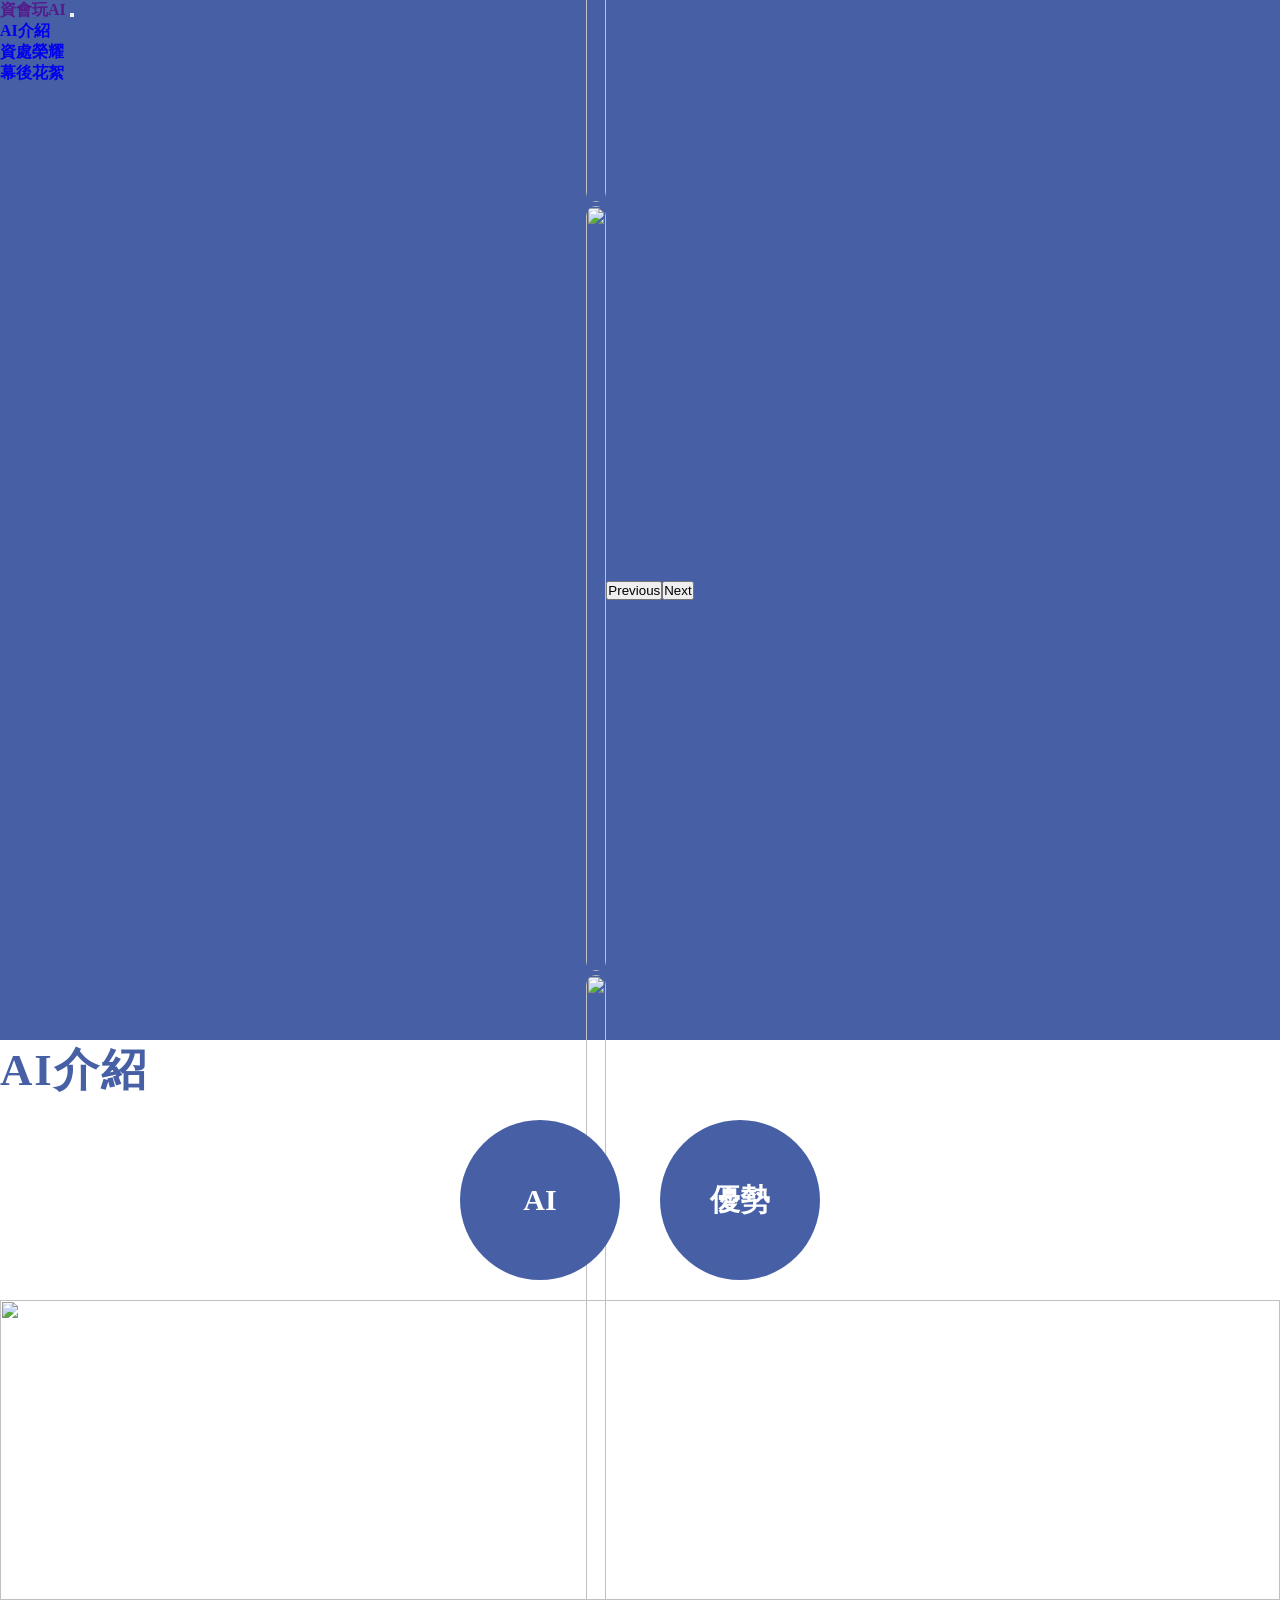
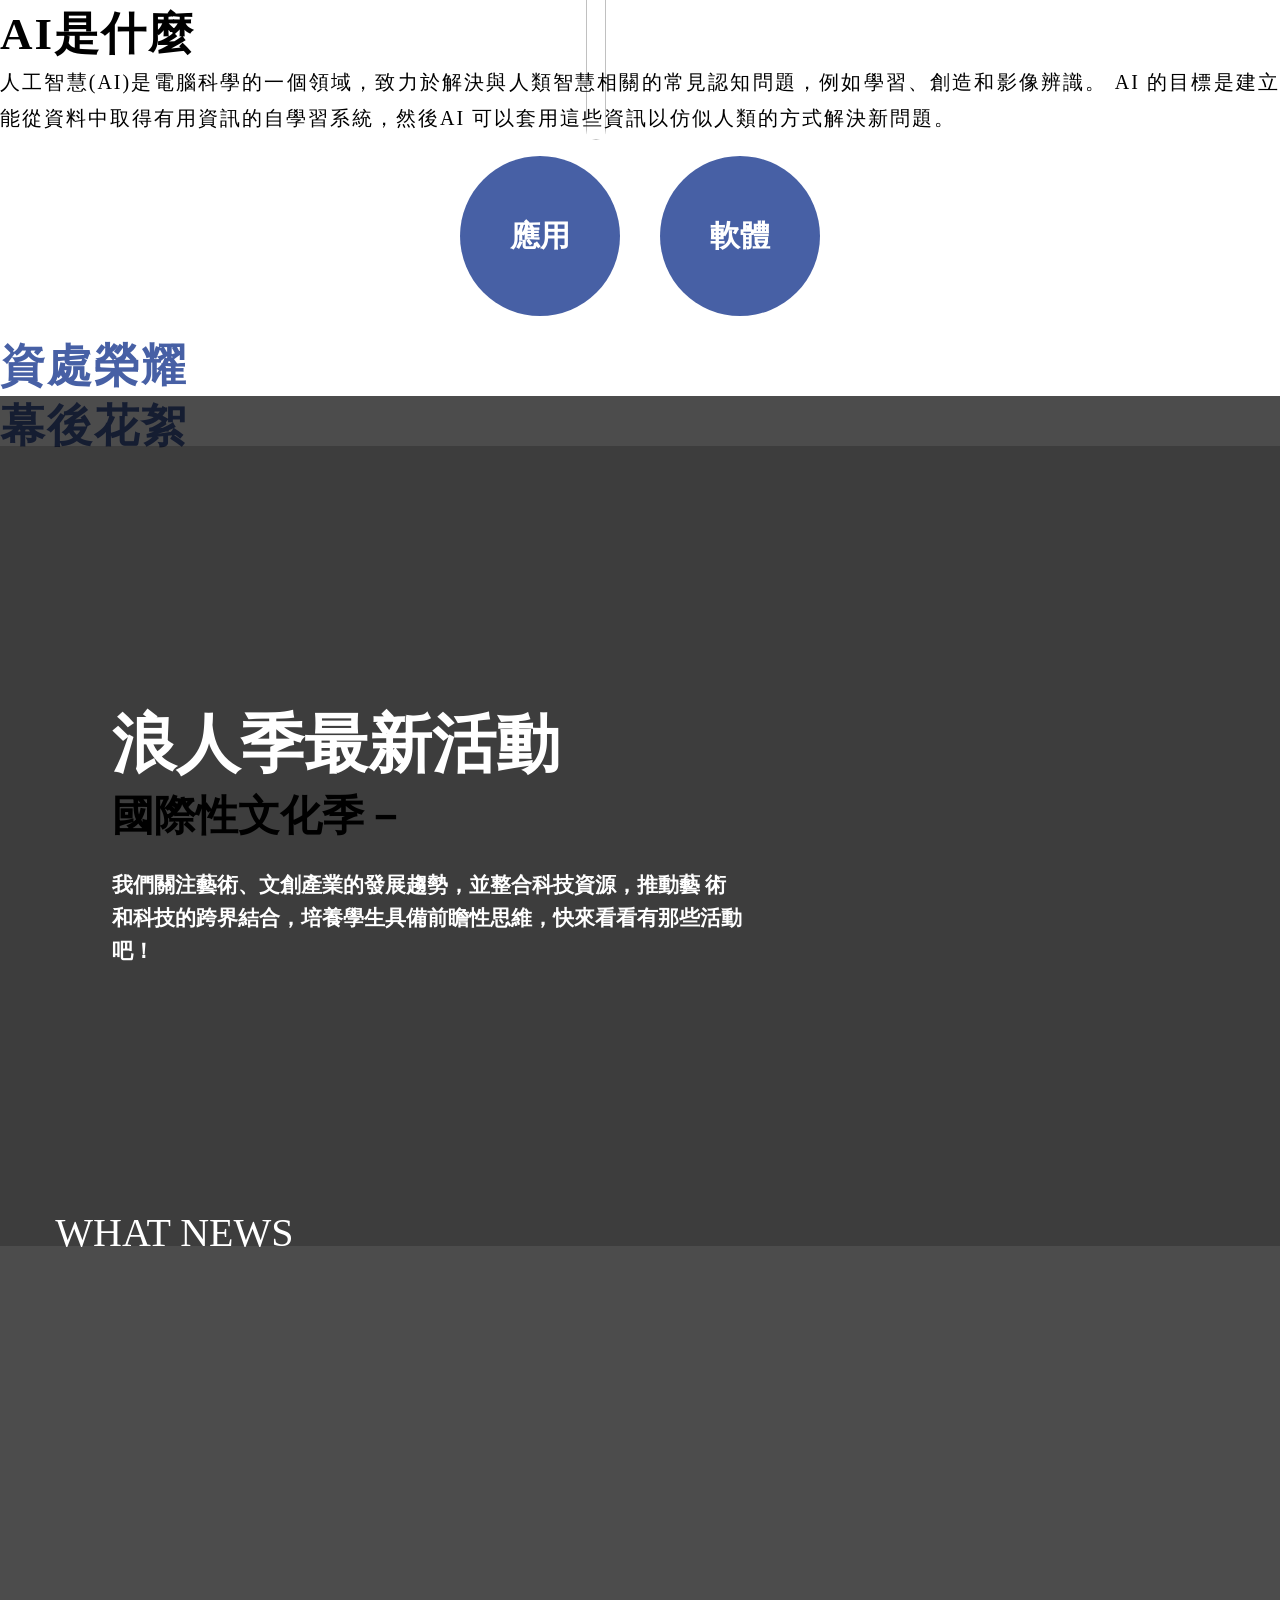
==== index.html @ 74243461 "Add files via upload" ====
<!DOCTYPE html>
<html lang="en">

<head>
    <meta charset="UTF-8">
    <meta http-equiv="X-UA-Compatible" content="IE=edge">
    <meta name="viewport" content="width=device-width, initial-scale=1.0">
    <title>資會玩AI</title>
    <!-- bootstrap -->
    <link rel="stylesheet" href="./css/bootstrap.min.css">
    <script src="./js/bootstrap.bundle.min.js"></script>
    <!-- jquery -->
    <script src="https://code.jquery.com/jquery-3.7.1.js"></script>
    <!-- swiper -->
    <link rel="stylesheet" href="./css/swiper-bundle.min.css">
    <script src="./js/swiper-bundle.min.js"></script>
    <!-- gsap -->
    <script src="./js/gsap.js"></script>
    <script src="./js/ScrollToPlugin.js"></script>
    <script src="./js/ScrollTrigger.js"></script>
    <!--aframe  -->
    <script src="./js/aframe-v1.4.2.min.js"></script>
    <!-- owl -->
    <!-- <link rel="stylesheet" href="/node_modules/owl.carousel/dist/assets/owl.carousel.min.css" /> -->
    <!-- <link rel="stylesheet" href="/bower_components/owl.carousel/dist/assets/owl.carousel.min.css" /> -->
    <!-- <script src="/node_modules/owl.carousel/dist/owl.carousel.min.js"></script> -->
    <!--  -->
    <link rel="stylesheet" href="./index.css">
    <link rel="stylesheet" href="./css/media.css">
    <script src="./js/data.js"></script>
</head>

<body>
    <nav class="navbar navbar-expand-lg py-3 fixed-top navbar-dark">
        <div class="container-fluid col-lg-10 col-12">
            <a href="" class="navbar-brand fw">資會玩AI</a>
            <button class="navbar-toggler" type="button" data-bs-toggle="collapse" data-bs-target="#nav">
                <span class="navbar-toggler-icon"></span>
            </button>
            <div class="collapse navbar-collapse" id="nav">
                <ul class="navbar-nav mx-auto">
                    <li class="nav-item">
                        <a href="#body1" class="nav-link fw">AI介紹</a>
                    </li>
                    <li class="nav-item">
                        <a href="#body2" class="nav-link fw">資處榮耀</a>
                    </li>
                    <li class="nav-item">
                        <a href="#body3" class="nav-link fw">幕後花絮</a>
                    </li>
                    <li class="nav-item">
                        <a href="" class="nav-link fw"></a>
                    </li>
                    <li class="nav-item">
                        <a href="" class="nav-link fw"></a>
                    </li>
                </ul>
            </div>
        </div>
    </nav>
    <header>
        <div class="carousel slide abc carousel-dark" id="header-box" data-bs-pause="false" data-bs-ride="carousel">
            <div class="carousel-inner">
                <div class="carousel-item active">
                    <img src="./images/head/head-img.jpg" alt="" class="head-img">
                    <!-- <div class="container-fluid col-lg-9 col-12">
                        <div class="row min-vh-100">
                            <div class="col-lg-6 col-12 df jcc aic fdc order-lg-0 order-1">
                                <h1 class="head-title fw lep text-dark text-center">
                                    一年一度的<br>
                                    資處科成果展<br>
                                    正式開幕
                                </h1>
                            </div>
                            <div class="col-lg-6 col-12 df jcc aic fdc">
                                <img src="./images/head/head-img.jpg" alt="" class="head-img">
                            </div>
                        </div>
                    </div> -->
                </div>
                <div class="carousel-item">
                    <img src="./images/head/head-img2.jpg" alt="" class="head-img">
                    <!-- <div class="container-fluid col-lg-9 col-12">
                        <div class="row min-vh-100">
                            <div class="col-lg-6 col-12 df jcc aic fdc order-lg-0 order-1">
                                <h1 class="head-title fw lep taj">
                                資會玩AI
                                </h1>
                            </div>
                            <div class="col-lg-6 col-12 df jcc aic fdc"></div>
                        </div>
                    </div> -->
                </div>
                <div class="carousel-item">
                    <img src="./images/head/head-img3.jpg" alt="" class="head-img">
                    <!-- <div class="container-fluid col-lg-9 col-12">
                        <div class="row min-vh-100">
                            <div class="col-lg-6 col-12 df jcc aic fdc order-lg-0 order-1">
                                <h1 class="head-title fw lep text-dark">
                                    等你的到來
                                </h1>
                            </div>
                            <div class="col-lg-6 col-12 df jcc aic fdc"></div>
                            </div>
                        </div>
                    </div> -->
                </div>
            </div>
            <button class="carousel-control-prev head-prev" type="button" data-bs-target="#header-box"
                data-bs-slide="prev">
                <span class="carousel-control-prev-icon" aria-hidden="true"></span>
                <span class="visually-hidden">Previous</span>
            </button>
            <button class="carousel-control-next head-next" type="button" data-bs-target="#header-box"
                data-bs-slide="next">
                <span class="carousel-control-next-icon" aria-hidden="true"></span>
                <span class="visually-hidden">Next</span>
            </button>
        </div>
        <!-- <div class="carousel slide abc carousel-dark" id="header-box" data-bs-pause="false" data-bs-ride="carousel">
            <div class="carousel-inner">
                <div class="carousel-item active">
                    <div class="container-fluid col-lg-9 col-12">
                        <div class="row min-vh-100">
                            <div class="col-lg-6 col-12 df jcc aic fdc order-lg-0 order-1">
                                <h1 class="head-title fw lep text-dark text-center">
                                    一年一度的<br>
                                    資處科成果展<br>
                                    正式開幕
                                </h1>
                            </div>
                            <div class="col-lg-6 col-12 df jcc aic fdc">
                                <img src="./images/head/head-img.jpg" alt="" class="head-img">
                            </div>
                        </div>
                    </div>
                </div>
                <div class="carousel-item">
                    <div class="container-fluid col-lg-9 col-12">
                        <div class="row min-vh-100">
                            <div class="col-lg-6 col-12 df jcc aic fdc order-lg-0 order-1">
                                <h1 class="head-title fw lep taj">
                                   資會玩AI
                                </h1>
                            </div>
                            <div class="col-lg-6 col-12 df jcc aic fdc">
                                <img src="./images/head/head-img2.jpg" alt="" class="head-img">
                            </div>
                            </div>
                        </div>
                    </div>
                <div class="carousel-item">
                    <div class="container-fluid col-lg-9 col-12">
                        <div class="row min-vh-100">
                            <div class="col-lg-6 col-12 df jcc aic fdc order-lg-0 order-1">
                                <h1 class="head-title fw lep text-dark">
                                    等你的到來
                                </h1>
                            </div>
                            <div class="col-lg-6 col-12 df jcc aic fdc">
                                <img src="./images/head/head-img3.jpg" alt="" class="head-img">
                            </div>
                            </div>
                        </div>
                    </div>
                </div>
            </div>
            <button class="carousel-control-prev head-prev" type="button" data-bs-target="#header-box" data-bs-slide="prev">
                <span class="carousel-control-prev-icon" aria-hidden="true"></span>
                <span class="visually-hidden">Previous</span>
            </button>
            <button class="carousel-control-next head-next" type="button" data-bs-target="#header-box" data-bs-slide="next">
                <span class="carousel-control-next-icon" aria-hidden="true"></span>
                <span class="visually-hidden">Next</span>
            </button>
        </div> -->
    </header>
    <main>
        <section id="body1">
            <div class="container-fluid col-lg-10 col-12 py-5 min-vh-100">
                <h1 class="fw lep title title1 text-center py-5 color">AI介紹</h1>
                <div class="row py-5 h-100">
                    <div class="col-lg-2 col-12">
                        <div class="df flex-lg-column jcc aic">
                            <div id="body1_btn" class="body1-btn">AI</div>
                            <div id="body1_btn2" class="body1-btn2 b">優勢</div>
                        </div>
                    </div>
                    <div class="col-lg-8 col-12 body1-body">
                        <div class="swiper body1-swiper">
                            <div class="swiper-wrapper">
                                <div class="swiper-slide">
                                    <div class="card body1-card">
                                        <div class="row">
                                            <div class="col-lg-4 col-12">
                                                <div>
                                                    <img src="./images/AI/10.jpg" alt="" class="body1-card-img">
                                                </div>
                                            </div>
                                            <div class="col-lg-8 col-12">
                                                <div class="card-body">
                                                    <h1 class="card-title fw text-center mb-4 fs2 lep">AI是什麼 </h1>
                                                    <p class="card-text taj fs7 lep lh">
                                                        人工智慧(AI)是電腦科學的一個領域，致力於解決與人類智慧相關的常見認知問題，例如學習、創造和影像辨識。
                                                        AI 的目標是建立能從資料中取得有用資訊的自學習系統，然後AI 可以套用這些資訊以仿似人類的方式解決新問題。
                                                    </p>
                                                </div>
                                            </div>
                                        </div>
                                    </div>
                                </div>
                            </div>
                        </div>
                    </div>
                    <div class="col-lg-2 col-12">
                        <div class="df flex-lg-column jcc aic">
                            <div id="body1_btn3" class="body1-btn3 b">應用</div>
                            <div id="body1_btn4" class="body1-btn4 b">軟體</div>
                        </div>
                    </div>
                </div>
            </div>
        </section>
        <section id="body2" class="min-vh-100">
            <div class="container-fluid col-lg-10 col-12 py-5">
                <div class="row py-5">
                    <h1 class="fw lep title title2 text-center py-5 color">資處榮耀</h1>
                </div>
            </div>
        </section>
        <section id="body3" class="min-vh-100">
            <div class="container-fluid col-lg-10 col-12 py-5">
                <div class="row py-5">
                    <h1 class="fw lep title title3 text-center py-5 color">幕後花絮</h1>
                </div>
                <div class="hori_fixed"></div>
                <div class="hori_blur"></div>
                <div class="hori_absolute">
                    <div class="df rwd-wrap">
                        <div id="hori1">
                            <div class="w-40 deco">
                                <div class="paint-brush f2 color_w" data-aos="fade-right">
                                    <h1>東花藝術季</h1>
                                    <h1>WANDERER</h1>
                                </div>
                            </div>
                            <div class="container col-10">
                                <div class="row">
                                    <div class="col-lg-3 col-12"></div>
                                    <div class="col-lg-9 col-12">

                                        <div class="hori1_deco1" data-aos="fade-up">WHAT NEWS</div>
                                        <div class="hori1_deco2" data-aos="fade-up"></div>
                                        <div class="hori1_deco3" data-aos="fade-up"></div>

                                        <div class="hori2_outer">
                                            <div class="dark" style="opacity: 0.2;"></div>
                                            <div class="hori2_title">
                                                <h1 class="tsd hori1_h1" data-aos="fade-up" data-aos-delay="200">浪人季最新活動
                                                </h1>
                                                <h2 class="tsd hori1_h2" data-aos="fade-up" data-aos-delay="400">國際性文化季－
                                                </h2>
                                                <p class="tsd hori1_p" data-aos="fade-up" data-aos-delay="600">
                                                    我們關注藝術、文創產業的發展趨勢，並整合科技資源，推動藝
                                                    術和科技的跨界結合，培養學生具備前瞻性思維，快來看看有那些活動吧！</p>
                                            </div>
                                        </div>
                                    </div>
                                </div>
                            </div>
                        </div>
                        <div id="hori2">
                            <div class="hori2_deco1 deco">ARTS</div>
                            <div class="hori2_deco2 deco">FESTIVAL</div>
                            <div class="hori2_deco3 deco">INTRO</div>
                            <div class="container col-12">
                                <div class="row">
                                    <div class="col-lg-3 col-12 df jcc">
                                        <div class="blockes">
                                            <div class="block">01</div>
                                        </div>
                                        <div class="hori2_items">
                                            <div data-toggle="modal" data-target="#hori_1" class="hori2_img mb-5"><img
                                                    src="" alt="">
                                            </div>
                                            <div class="hori2_item">
                                                <div class="df aic">
                                                    <div class="hori2_brick mr-5"></div>
                                                    <div class="df fdc">
                                                        <h2 class="color1 f1 tsd">COUN校慶倒數開始！TDOWN</h2>
                                                        <h1 class="color_w f1 tsd"> </h1>
                                                    </div>
                                                </div>
                                                <p class="hori2_p tsd">活動提醒：踏入浪人季前，距離盛典只剩下 8 天！準備迎接 3 月起一場充滿藝術與文化的盛會！
                                                </p>
                                            </div>
                                        </div>
                                    </div>
                                    <div class="col-lg-3 col-12 df jcc">
                                        <div class="blockes">
                                            <div class="block bg2" style="margin-top: 6rem;">02</div>
                                        </div>
                                        <div class="hori2_items rc">
                                            <div class="hori2_item">
                                                <div class="df aic">
                                                    <div class="hori2_brick bg2 mr-5"></div>
                                                    <div class="df fc">
                                                        <h2 class="color2 f1 ">ONLINE</h2>
                                                        <h1 class="color_w f1 tsd">即時對話服務上線</h1>
                                                    </div>
                                                </div>
                                                <p class="hori2_p tsd">活動消息：有問題嗎？現在可以透過我們的即時線上機器人找到解答，快來詢問有關活動的所有問題！</p>
                                            </div>
                                            <div data-toggle="modal" data-target="#hori_2"
                                                class="hori2_img mt-lg-5 mt-0 mb-lg-0 mb-5"><img src="" alt="">
                                            </div>
                                        </div>
                                    </div>
                                    <div class="col-lg-3 col-12 df jcc">
                                        <div class="blockes">
                                            <div class="block">03</div>
                                        </div>
                                        <div class="hori2_items">
                                            <div data-toggle="modal" data-target="#hori_3" class="hori2_img mb-5"><img
                                                    src="" alt="">
                                            </div>
                                            <div class="hori2_item">
                                                <div class="df aic">
                                                    <div class="hori2_brick mr-5"></div>
                                                    <div class="df fdc">
                                                        <h2 class="color1 f1 ">ACTIVITY</h2>
                                                        <h1 class="color_w f1 tsd"> 活動日曆上線</h1>
                                                    </div>
                                                </div>
                                                <p class="hori2_p tsd">
                                                    提醒大家：活動日曆上線啦！快來看看有哪些活動吧，不管是大朋友還是小朋友，都不要錯過期間的任何精彩表演！</p>
                                            </div>
                                        </div>
                                    </div>
                                    <div class="col-lg-3 col-12 df jcc">
                                        <div class="blockes">
                                            <div class="block bg2" style="margin-top: 6rem;">04</div>
                                        </div>
                                        <div class="hori2_items rc">
                                            <div class="hori2_item">
                                                <div class="df ac">
                                                    <div class="hori2_brick bg2 mr-5"></div>
                                                    <div class="df fdc">
                                                        <h2 class="color2 f1 tsd">EXPLOOR</h2>
                                                        <h1 class="color_w f1 tsd"> 探索校園環境</h1>
                                                    </div>
                                                </div>
                                                <p class="hori2_p tsd">活動提醒：踏入浪人季前，距離盛典只剩下 8 天！準備迎接 3 月起一場充滿藝術與文化的盛會！
                                                </p>
                                            </div>
                                            <div data-toggle="modal" data-target="#hori_4"
                                                class="hori2_img mt-lg-5 mt-0 mb-lg-0 mb-5"><img src="" alt="">
                                            </div>
                                        </div>
                                    </div>
                                </div>
                            </div>
                        </div>
                    </div>
                </div>
            </div>
        </section>
    </main>
    <footer>

    </footer>

    <script src="./index.js"></script>
</body>

</html>
---- index.css ----
*{
    margin: 0;
    padding: 0;
}
html{
    scroll-behavior: smooth;
}
body{
    font-family: '微軟正黑體';
    overflow-x: hidden;
}
:root{
    --bg--color:#4760a5;
    --bg--color2:#79ba78;
    --body--bg:#fff;
    --body--color:#000;

}
a{
    text-decoration: none;
}
input{
    outline: none;
}
ul{
    margin: 0;
    padding: 0;
    list-style-type: none;
}
.color{
    color: var(--bg--color);
}
.color2{
    color: var(--bg--color2);
}
.df{
    display: flex;
}
.jcc{
    justify-content: center;
}
.aic{
    align-items: center;
}
.fdc{
    flex-direction: column;
}
.jcb{
    justify-content: space-between;
}
.jca{
    justify-content: space-around;
}
.fw{
    font-weight: bold;
}
.lep{
    letter-spacing: 2px;
}
.lh{
    line-height: 1.8;
}
.taj{
    text-align: justify;
}
.title{
    font-size: 3.5vw;
}
/* .rwd-wrap {
    display: flex;
    flex-direction: column;
} */
.blockes,
.deco {
    display: none !important;
}
.fs1{
    font-size: 50px;
}
.fs2{
    font-size: 45px;
}
.fs3{
    font-size: 40px;
}
.fs4{
    font-size: 36px;
}
.fs5{
    font-size: 30px;
}
.fs6{
    font-size: 26px;
}
.fs7{
    font-size: 20px;
}
.fs8{
    font-size: 18px;
}





/* nav */
nav{
    /* background-color: rgba(255, 255, 255, 0.8); */
    background-color: var(--bg--color);
}



/* header */
header{
    width: 100%;
    min-height: 100vh;
    display: flex;
    justify-content: center;
    align-items: center;
    background-color: var(--bg--color);
}
.abc{
    width: 95%;
    height: 100vh;
    display: flex;
    justify-content: center;
    align-items: center;
    padding-top: 3.5rem;
}
.head-img{
    width: 100%;
    height: 85vh;
    object-fit: cover;
    border-radius: 15px;
}
/* .abc .carousel-item{
    background: url(./images/head/head-bg.png) no-repeat center center/cover ;
    transition: all .6s ease-in-out;
}
.abc .carousel-item:nth-child(2){
    background: url(./images/head/1.svg) no-repeat center center/cover ;
    transition: all .6s ease-in-out;
} */

/* .abc .active.carousel-item-start,.carousel-item-prev:not(.carousel-item-end){
    transform:translate(50%,-100%) rotate(-90deg);
    opacity: 0;
    transform-origin: 200% center;
}
.abc .active.carousel-item-end,.carousel-item-next:not(.carousel-item-start){
    transform:translate(-50%,100%) rotate(90deg);
    opacity: 0;
    transform-origin: 200% center;
} */
.head-prev .carousel-control-prev-icon{
    background-image: url(./images/head/prev.svg);
}
.head-next .carousel-control-next-icon{
    background-image: url(./images/head/next.svg);
}
.head-title{
    font-size: 5vw;
    color: #fff;
}

/* body1 */
#body1{
    background: url(./images/body1-bg.png) no-repeat center center/cover fixed;
}
.body1-btn,.body1-btn2,.body1-btn3,.body1-btn4{
    width: 140px;
    height: 140px;
    padding: 10px;
    border-radius: 50%;
    margin: 20px;
    color: #fff;
    background-color: var(--bg--color);
    display: flex;
    justify-content: center;
    align-items: center;
    font-size: 30px;
    font-weight: bold;
    cursor: pointer;
    aspect-ratio: 1/1;
}
.body1-card-img{
    width: 100%;
    height: 300px;
    object-fit: cover;
}
.body1-card2{
    width: 100%;
    height: 450px;
}
.body1-card2-img{
    width: 100%;
    height: 200px;
    object-fit: cover;
}

/* body2 */


/* body3 */
#body3{
    position: relative;
    height: 320vw;
}
.hori_absolute {
    position: absolute;
    top: 0;
    left: 0;
}

.hori1_deco1 {
    position: absolute;
    bottom: 0;
    left: -2%;
    background-color: var(--color1);
    display: flex;
    align-items: center;
    justify-content: center;
    font-size: 2.5rem;
    font-family: f1;
    color: white;
    height: 8rem;
    width: 25rem;
    z-index: 3;
    box-shadow: var(--bxd);
}

.hori1_deco2 {
    position: absolute;
    top: 30%;
    right: -5%;
    background-color: var(--color1);
    height: 10rem;
    width: 12rem;
    z-index: 3;
    box-shadow: var(--bxd);
}

.hori1_deco3{
    position: absolute;
    top: 10%;
    left: -5%;
    background-color: var(--color1);
    border-radius: 25px;
    height: 5px;
    width: 10rem;
    z-index: 3;
    box-shadow: var(--bxd);

}

.hori2_deco1 {
    position: absolute;
    top: 10%;
    left: 5%;
    font-family: f1;
    font-size: 12rem;
    color: white;
    opacity: 0.2;
    text-shadow: var(--bxd);
}

.hori2_deco2 {
    position: absolute;
    bottom: 8%;
    left: 42%;
    font-family: f1;
    font-size: 12rem;
    color: white;
    opacity: 0.2;
    text-shadow: var(--bxd);
}

.hori2_deco3 {
    position: absolute;
    top: 8%;
    right: -5%;
    font-family: f1;
    font-size: 12rem;
    color: white;
    opacity: 0.2;
    text-shadow: var(--bxd);
}

#hori1 {
    position: relative;
    display: flex;
    align-items: center;
    height: 100vh;
    width: 100vw;
}

#hori2 {
    position: relative;
    display: flex;
    align-items: center;
    height: 100vh;
    width: 200vw;
}

.hori_fixed {
    height: 100%;
    width: 100%;
    position: absolute;
    top: 0;
    left: 0;
    background-color: black;
    opacity: 0.7;
    transition: 1.2s;
}

.hori_blur {
    height: 100%;
    width: 100%;
    position: absolute;
    top: 0;
    left: 0;

    transition: 1.2s;
}

.fx .hori_fixed,
.fx .hori_blur,
.fx .hori_absolute {
    position: fixed;
}

.b0 .hori_fixed,
.b0 .hori_blur,
.b0 .hori_absolute {
    bottom: 0;
    top: auto;
}

.hori2_outer {
    display: flex;
    align-items: center;

    position: relative;
    background: url(../圖片檔/A官方形象照/Official_Image1.jpg) center center;
    background-size: cover;
    background-attachment: fixed;
    height: 50rem;
    width: 100%;
}

.paint-brush svg {
    font-size: 12rem;
    margin-bottom: 2rem;
}

.paint-brush {
    position: absolute;
    top: 5%;
    left: -10%;
    height: 100%;
    width: 100%;
    display: flex;
    flex-direction: column;
    justify-content: center;
    text-align: center;
    transition: .5s !important;
}
.dark {
    position: absolute;
    top: 0;
    left: 0;
    height: 100%;
    width: 100%;
    background-color: black;
    opacity: 0.5;
    z-index: 2;
}

.w-40 {
    position: absolute;
    top: 0;
    left: 0;
    height: 100vh;
    width: 40vw;
    background-color: rgba(255, 255, 255, 0.6);
    backdrop-filter: blur(15px);
    transition: .5s !important;
}

.hori2_title {
    position: relative;
    padding: 0 7rem;
    z-index: 3;
}

.hori1_h1 {
    font-size: 4rem;
    font-family: f1;
    color: white;
}

.hori1_h2 {
    font-size: 2.6rem;
    font-family: f1;
    color: var(--color1);
}

.hori1_p {
    font-size: 1.3rem;
    font-weight: bold;
    color: white;
    width: 60%;
    line-height: 1.6;
    margin: 1.5rem 0;
}
.rc {
    display: flex;
    flex-direction: column-reverse;
}
.blockes {
    display: flex;
    justify-content: center;
    width: 40%;

}

.block {
    display: flex;
    justify-content: center;
    align-items: center;
    background-color: var(--color1);
    -webkit-text-stroke: 2px white;
    color: transparent;
    font-size: 3rem;
    height: 8rem;
    width: 8rem;
}

.hori2_items {
    width: 60%;
}

.hori2_img {
    cursor: pointer;
    position: relative;
}

.hori2_img::before {
    content: '';
    height: 100%;
    width: 0%;
    position: absolute;
    top: 0;
    left: 0;
    background: linear-gradient(var(--color1), var(--color2));
    transition: .5s;
    opacity: 0;
}

.hori2_img::after {
    content: '查看更多';
    display: flex;
    align-items: center;
    justify-content: center;
    font-size: 2.5rem;
    font-family: f2;
    color: white;
    height: 100%;
    width: 0%;
    position: absolute;
    top: 0;
    right: 0;
    background: linear-gradient(var(--color1), var(--color2));
    transition: .5s;
    opacity: 0;
}

.hori2_img:hover::after,
.hori2_img:hover::before {
    width: 100%;
    opacity: 0.8;
}

.hori2_img img {
    height: 30rem;
    width: 100%;
    object-fit: cover;
}

.hori2_brick {
    border-radius: 25px;
    background-color: var(--color1);
    height: 5rem;
    width: 5px;
}

.hori2_p {
    font-size: 1.3rem;
    font-weight: bold;
    color: white;
    margin-top: 1rem;
    text-align: justify;
    width: 100%;
}



/* body4 */
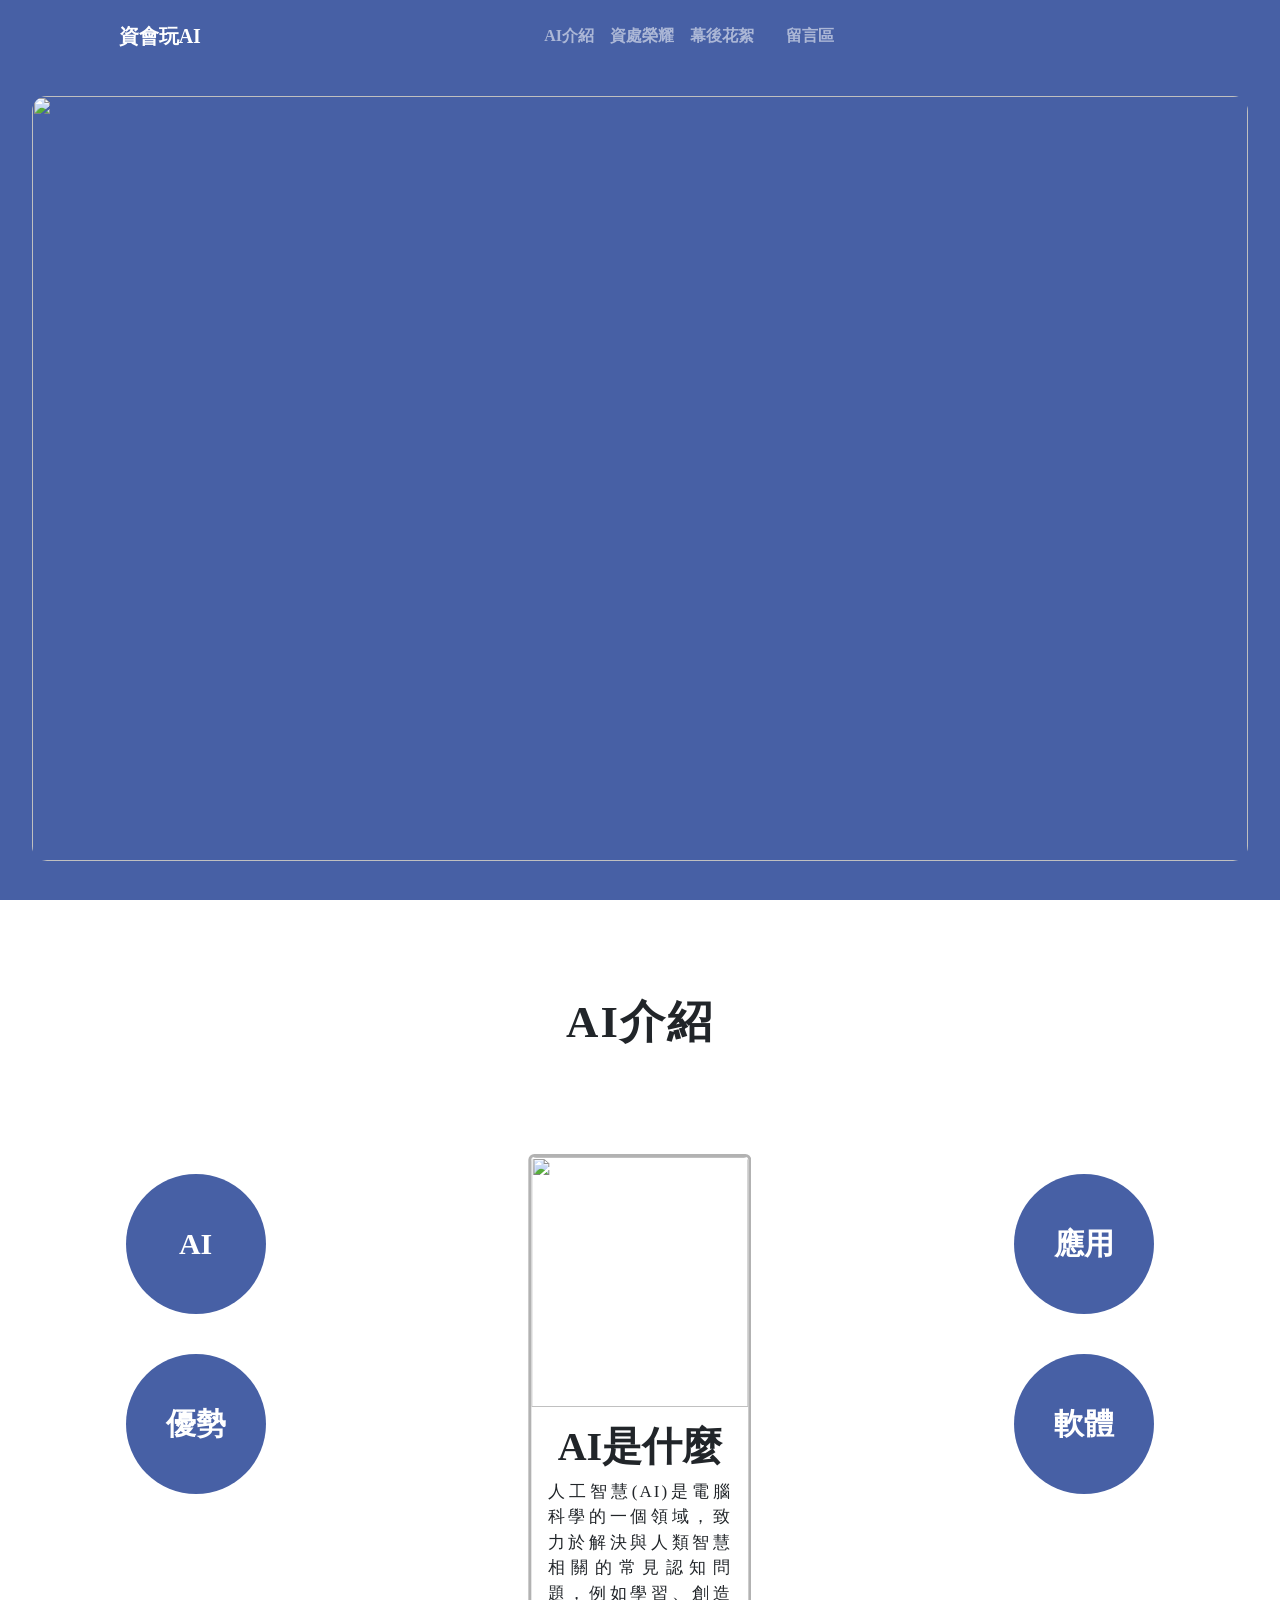
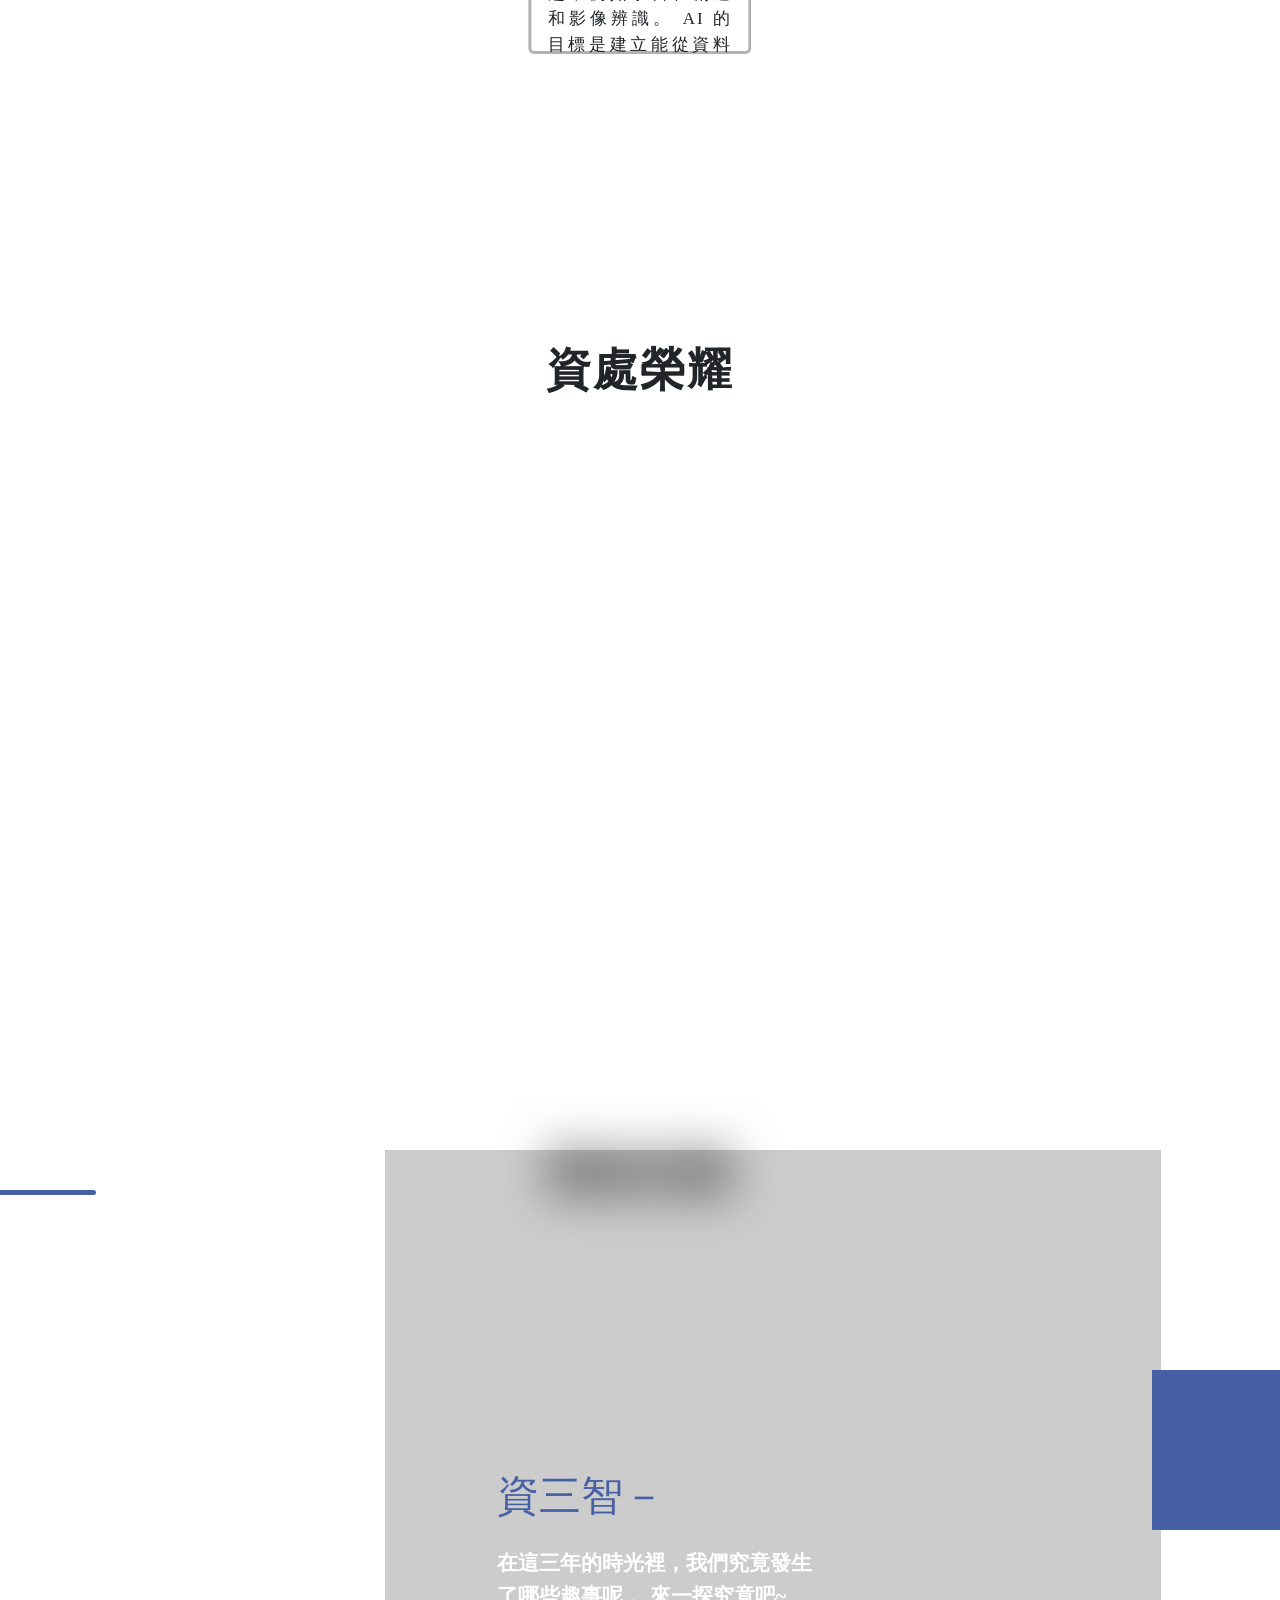
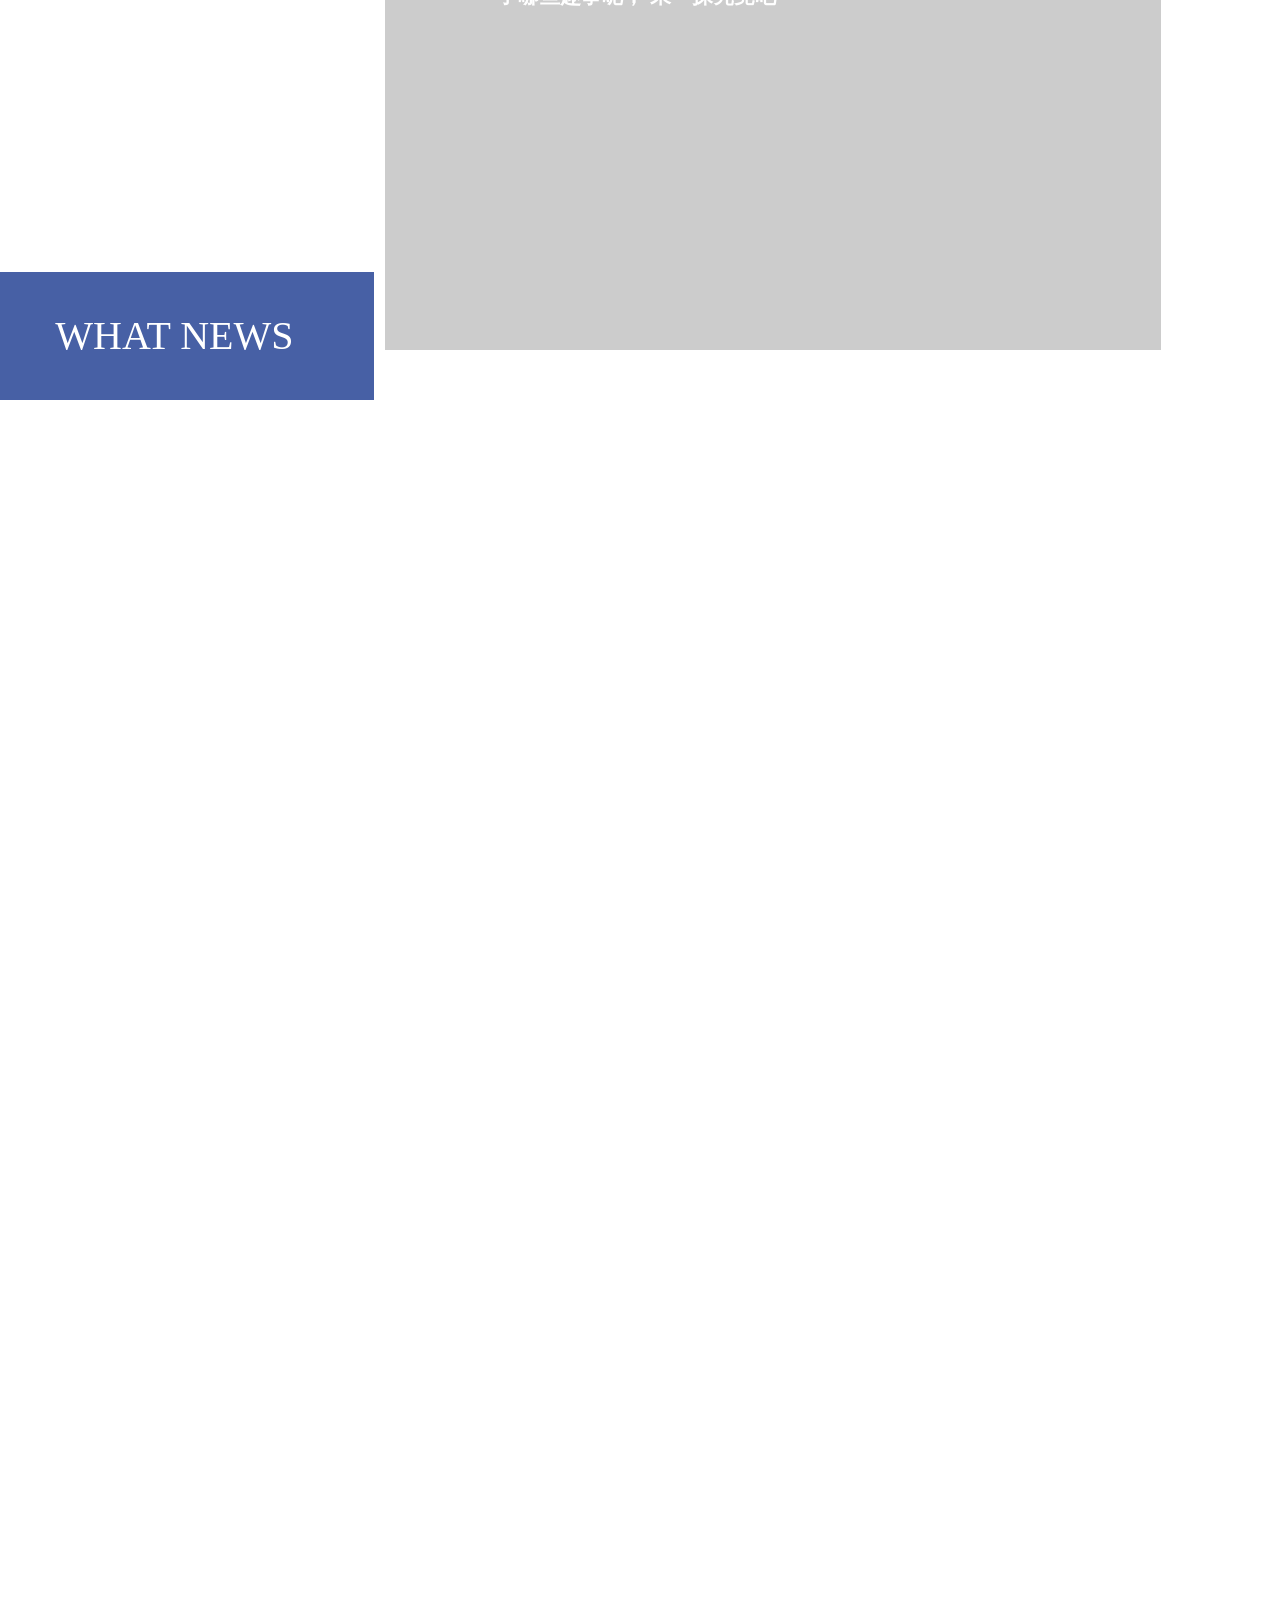
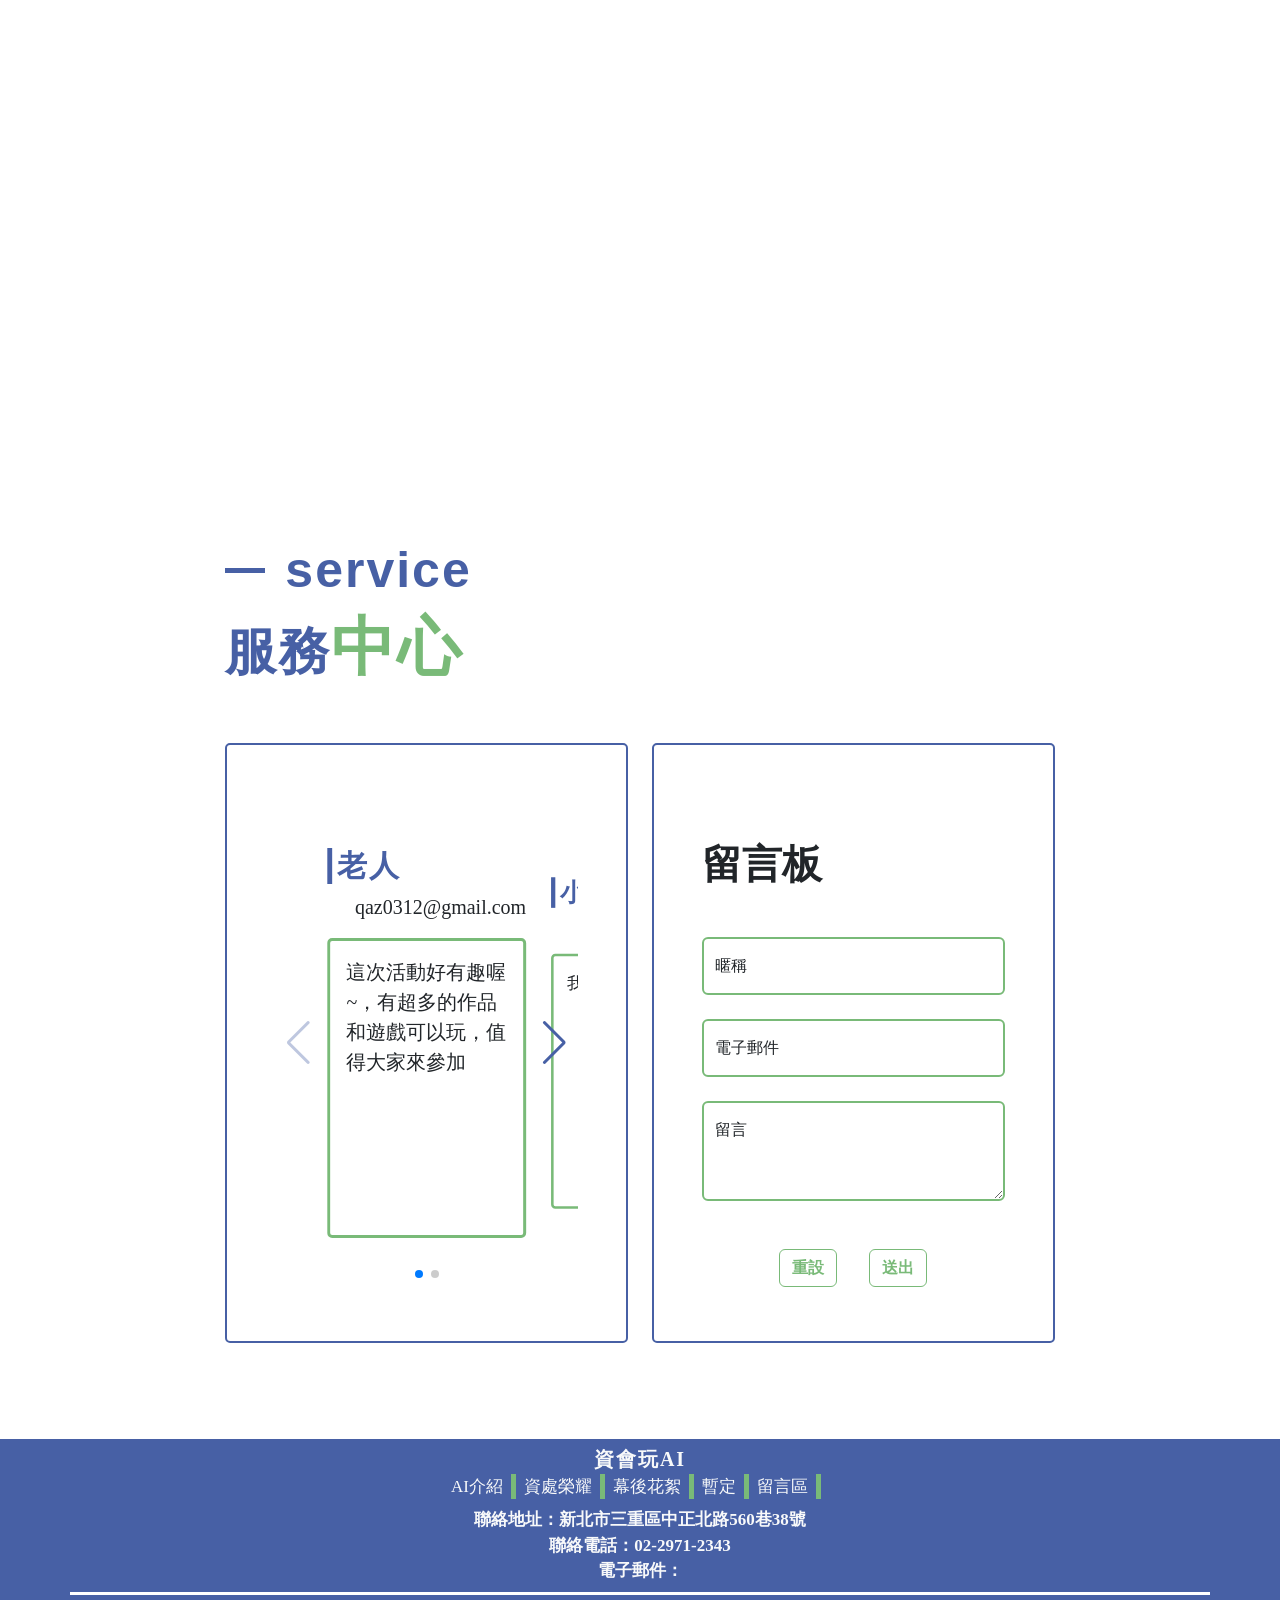
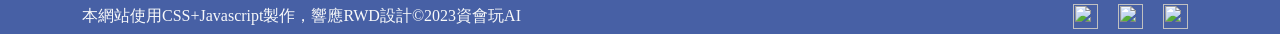
==== commit 7cf778b2: "Add files via upload" ====
--- a/index.html
+++ b/index.html
@@ -49,10 +49,10 @@
                         <a href="#body3" class="nav-link fw">幕後花絮</a>
                     </li>
                     <li class="nav-item">
-                        <a href="" class="nav-link fw"></a>
+                        <a href="#body4" class="nav-link fw"></a>
                     </li>
                     <li class="nav-item">
-                        <a href="" class="nav-link fw"></a>
+                        <a href="#body5" class="nav-link fw">留言區</a>
                     </li>
                 </ul>
             </div>
@@ -182,7 +182,7 @@
                 <div class="row py-5 h-100">
                     <div class="col-lg-2 col-12">
                         <div class="df flex-lg-column jcc aic">
-                            <div id="body1_btn" class="body1-btn">AI</div>
+                            <div id="body1_btn" class="body1-btn b">AI</div>
                             <div id="body1_btn2" class="body1-btn2 b">優勢</div>
                         </div>
                     </div>
@@ -191,21 +191,12 @@
                             <div class="swiper-wrapper">
                                 <div class="swiper-slide">
                                     <div class="card body1-card">
-                                        <div class="row">
-                                            <div class="col-lg-4 col-12">
-                                                <div>
-                                                    <img src="./images/AI/10.jpg" alt="" class="body1-card-img">
-                                                </div>
-                                            </div>
-                                            <div class="col-lg-8 col-12">
-                                                <div class="card-body">
-                                                    <h1 class="card-title fw text-center mb-4 fs2 lep">AI是什麼 </h1>
-                                                    <p class="card-text taj fs7 lep lh">
-                                                        人工智慧(AI)是電腦科學的一個領域，致力於解決與人類智慧相關的常見認知問題，例如學習、創造和影像辨識。
-                                                        AI 的目標是建立能從資料中取得有用資訊的自學習系統，然後AI 可以套用這些資訊以仿似人類的方式解決新問題。
-                                                    </p>
-                                                </div>
-                                            </div>
+                                        <img src="./images/AI/10.jpg" alt="" class="card-img-top body1-card-img lightbox-click">
+                                        <div class="card-body">
+                                            <h1 class="card-title f4 text-center fw">AI是什麼</h1>
+                                            <p class="card-text lep taj f8">
+                                                人工智慧(AI)是電腦科學的一個領域，致力於解決與人類智慧相關的常見認知問題，例如學習、創造和影像辨識。
+                                                AI 的目標是建立能從資料中取得有用資訊的自學習系統，然後AI 可以套用這些資訊以仿似人類的方式解決新問題。</p>
                                         </div>
                                     </div>
                                 </div>
@@ -229,8 +220,8 @@
             </div>
         </section>
         <section id="body3" class="min-vh-100">
-            <div class="container-fluid col-lg-10 col-12 py-5">
-                <div class="row py-5">
+            <!-- <div class="container-fluid col-lg-10 col-12 py-5">
+                <div class="row py-5"> -->
                     <h1 class="fw lep title title3 text-center py-5 color">幕後花絮</h1>
                 </div>
                 <div class="hori_fixed"></div>
@@ -240,7 +231,7 @@
                         <div id="hori1">
                             <div class="w-40 deco">
                                 <div class="paint-brush f2 color_w" data-aos="fade-right">
-                                    <h1>東花藝術季</h1>
+                                    <h1>幕後花絮</h1>
                                     <h1>WANDERER</h1>
                                 </div>
                             </div>
@@ -256,13 +247,14 @@
                                         <div class="hori2_outer">
                                             <div class="dark" style="opacity: 0.2;"></div>
                                             <div class="hori2_title">
-                                                <h1 class="tsd hori1_h1" data-aos="fade-up" data-aos-delay="200">浪人季最新活動
+                                                <h1 class="tsd hori1_h1" data-aos="fade-up" data-aos-delay="200">
                                                 </h1>
-                                                <h2 class="tsd hori1_h2" data-aos="fade-up" data-aos-delay="400">國際性文化季－
+                                                <h2 class="tsd hori1_h2" data-aos="fade-up" data-aos-delay="400">資三智－
                                                 </h2>
                                                 <p class="tsd hori1_p" data-aos="fade-up" data-aos-delay="600">
-                                                    我們關注藝術、文創產業的發展趨勢，並整合科技資源，推動藝
-                                                    術和科技的跨界結合，培養學生具備前瞻性思維，快來看看有那些活動吧！</p>
+                                                    在這三年的時光裡，我們究竟發生了哪些趣事呢，
+                                                    來一探究竟吧~
+                                                </p>
                                             </div>
                                         </div>
                                     </div>
@@ -273,21 +265,21 @@
                             <div class="hori2_deco1 deco">ARTS</div>
                             <div class="hori2_deco2 deco">FESTIVAL</div>
                             <div class="hori2_deco3 deco">INTRO</div>
-                            <div class="container col-12">
+                            <div class="container-fluid col-12">
                                 <div class="row">
                                     <div class="col-lg-3 col-12 df jcc">
                                         <div class="blockes">
                                             <div class="block">01</div>
                                         </div>
                                         <div class="hori2_items">
-                                            <div data-toggle="modal" data-target="#hori_1" class="hori2_img mb-5"><img
-                                                    src="" alt="">
+                                            <div data-toggle="modal" data-target="#hori_1" class="hori2_img mb-5">
+                                                <img src="./images/幕後花絮/LINE_ALBUM_畢冊照片_240319_7.jpg" alt="">
                                             </div>
                                             <div class="hori2_item">
                                                 <div class="df aic">
                                                     <div class="hori2_brick mr-5"></div>
                                                     <div class="df fdc">
-                                                        <h2 class="color1 f1 tsd">COUN校慶倒數開始！TDOWN</h2>
+                                                        <h2 class="color1 f1 tsd text-center">高二品格營</h2>
                                                         <h1 class="color_w f1 tsd"> </h1>
                                                     </div>
                                                 </div>
@@ -362,13 +354,135 @@
                             </div>
                         </div>
                     </div>
+                <!-- </div>
+            </div> -->
+        </section>
+        <section id="body4">
+
+
+
+        </section>
+        <section id="body5" class="text-dark">
+            <div class="container-fluid col-lg-8 col-12 py-5">
+                <div class="row py-5">
+                    <h1 class="f1 fw color1 lep py-5 title5"><span class="subtitle f3 justify-content-start">service</span>服務<span class="f-title color2">中心</span></h1>
+                    <div class="col-lg-6 col-12 mb-lg-0 mb-3">
+                        <div class="body5-left p-lg-5 p-3">
+                            <div class="swiper body5-swiper">
+                                <div class="swiper-wrapper">
+                                    <div class="swiper-slide">
+                                        <div class="forum">
+                                            <div>
+                                                <h1 class="f5 fw lep color1 forum-name">老人</h1>
+                                                <p class="f7 text-end">qaz0312@gmail.com</p>
+                                            </div>
+                                            <div class="forum-content p-3">
+                                                <p class="f7 m-0">
+                                                    這次活動好有趣喔~，有超多的作品和遊戲可以玩，值得大家來參加
+                                                </p>
+                                            </div>
+                                        </div>
+                                    </div>
+                                    <div class="swiper-slide">
+                                        <div class="forum">
+                                            <div>
+                                                <h1 class="f5 fw lep color1 forum-name">小黑</h1>
+                                                <p class="f7 text-end">wfe026@gmail.com</p>
+                                            </div>
+                                            <div class="forum-content p-3">
+                                                <p class="f7 m-0">
+                                                    我想睡覺~
+                                                </p>
+                                            </div>
+                                        </div>
+                                    </div>
+                                </div>
+                                <div class="swiper-pagination body5-pagination"></div>
+                                <div class="swiper-button-prev body5-prev"></div>
+                                <div class="swiper-button-next body5-next"></div>
+                            </div>
+                        </div>
+                    </div>
+                    <div class="col-lg-6 col-12">
+                        <div class="body5-right p-5">
+                            <h1 class="f4 fw my-5">留言板</h1>
+                            <form onsubmit="mess_submit(event)">
+                                <div class="form-floating my-4">
+                                    <input type="text" class="form-control mess-name" placeholder="暱稱" required>
+                                    <label for="">暱稱</label>
+                                </div>
+                                <div class="form-floating my-4">
+                                    <input type="email" class="form-control mess-email" placeholder="電子郵件" required>
+                                    <label for="">電子郵件</label>
+                                </div>
+                                <div class="form-floating my-4">
+                                    <textarea class="form-control mess-text" placeholder="留言" required style="height: 100px;"></textarea>
+                                    <label for="">留言</label>
+                                </div>
+                                <div class="df jcc aic mt-5">
+                                    <button class="btn mx-3" type="reset">重設</button>
+                                    <button class="btn mx-3" type="submit">送出</button>
+                                </div>
+                            </form>
+                        </div>
+                    </div>
                 </div>
             </div>
         </section>
     </main>
-    <footer>
-
+    <footer class="text-light text-center">
+        <div class="container">
+            <div class="row">
+                <div class="col-12 mb-2">
+                    <a href="" class="f7 fw lep text-light mb-2">資會玩AI</a>
+                    <ul class="df jcc aic">
+                        <li class="pe-2 me-2" style="border-right: 5px solid var(--bg--color2);">
+                            <a href="#body1" class="f8 text-light">AI介紹</a>
+                        </li>
+                        <li class="pe-2 me-2" style="border-right: 5px solid var(--bg--color2);">
+                            <a href="#body2" class="f8 text-light">資處榮耀</a>
+                        </li>
+                        <li class="pe-2 me-2" style="border-right: 5px solid var(--bg--color2);">
+                            <a href="#body3" class="f8 text-light">幕後花絮</a>
+                        </li>
+                        <li class="pe-2 me-2" style="border-right: 5px solid var(--bg--color2);">
+                            <a href="#body4" class="f8 text-light">暫定</a>
+                        </li>
+                        <li class="pe-2 me-2" style="border-right: 5px solid var(--bg--color2);">
+                            <a href="#body5" class="f8 text-light">留言區</a>
+                        </li>
+                    </ul>
+                </div>
+                <div class="col-12 mb-2 pb-2" style="border-bottom: 3px solid #fff;">
+                    <p class="f8 fw m-0">
+                        聯絡地址：新北市三重區中正北路560巷38號<br>
+                        聯絡電話：02-2971-2343<br>
+                        電子郵件：
+                    </p>
+                </div>
+                <div class="col-12 df jcb aic">
+                    本網站使用CSS+Javascript製作，響應RWD設計&copy;2023資會玩AI
+                    <div class="df jcc aic">
+                        <a href="https://dp.kpvs.ntpc.edu.tw/bin/home.php" target="_blank">
+                            <img src="./images/icon/page.png" alt="" class="footer-img">
+                        </a>
+                        <a href="https://www.facebook.com/KPVS.DP" target="_blank">
+                            <img src="./images/icon/fb.png" alt="" class="footer-img">
+                        </a>
+                        <a href="https://www.instagram.com/kpvs_dataprocessing/" target="_blank">
+                            <img src="./images/icon/ig.png" alt="" class="footer-img">
+                        </a>
+                    </div>
+                </div>
+            </div>
+        </div>
     </footer>
+
+    <div class="lightbox" data-bs-theme="dark">
+        <button class="btn-close lightbox-x"></button>
+        <img src="" alt="" class="lightbox-img">
+    </div>
+
 
     <script src="./index.js"></script>
 </body>
--- a/index.css
+++ b/index.css
@@ -1,71 +1,90 @@
-*{
+* {
     margin: 0;
     padding: 0;
 }
-html{
+
+html {
     scroll-behavior: smooth;
 }
-body{
+
+body {
     font-family: '微軟正黑體';
     overflow-x: hidden;
 }
-:root{
-    --bg--color:#4760a5;
-    --bg--color2:#79ba78;
-    --body--bg:#fff;
-    --body--color:#000;
-
-}
-a{
+
+:root {
+    --bg--color: #4760a5;
+    --bg--color2: #79ba78;
+    --body--bg: #fff;
+    --body--color: #000;
+
+}
+a {
     text-decoration: none;
 }
-input{
+
+input {
     outline: none;
 }
-ul{
+
+ul {
     margin: 0;
     padding: 0;
     list-style-type: none;
 }
-.color{
+
+.color1{
     color: var(--bg--color);
 }
-.color2{
+
+.color2 {
     color: var(--bg--color2);
 }
-.df{
-    display: flex;
-}
-.jcc{
-    justify-content: center;
-}
-.aic{
-    align-items: center;
-}
-.fdc{
+
+.df {
+    display: flex;
+}
+
+.jcc {
+    justify-content: center;
+}
+
+.aic {
+    align-items: center;
+}
+
+.fdc {
     flex-direction: column;
 }
-.jcb{
+
+.jcb {
     justify-content: space-between;
 }
-.jca{
+
+.jca {
     justify-content: space-around;
 }
-.fw{
+
+.fw {
     font-weight: bold;
 }
-.lep{
+
+.lep {
     letter-spacing: 2px;
 }
-.lh{
+
+.lh {
     line-height: 1.8;
 }
-.taj{
+
+.taj {
     text-align: justify;
 }
-.title{
+
+.title {
     font-size: 3.5vw;
 }
+
 /* .rwd-wrap {
     display: flex;
     flex-direction: column;
@@ -74,37 +93,67 @@
 .deco {
     display: none !important;
 }
-.fs1{
+.f-title{
+    font-size: 5vw;
+}
+.f1 {
+    font-size: 4vw;
+}
+
+.f2 {
+    font-size: 60px;
+}
+
+.f3 {
     font-size: 50px;
 }
-.fs2{
-    font-size: 45px;
-}
-.fs3{
+
+.f4 {
     font-size: 40px;
 }
-.fs4{
-    font-size: 36px;
-}
-.fs5{
+.f5 {
     font-size: 30px;
 }
-.fs6{
+
+.f6 {
     font-size: 26px;
 }
-.fs7{
+
+.f7 {
     font-size: 20px;
 }
-.fs8{
-    font-size: 18px;
-}
-
-
+
+.f8 {
+    font-size: 17px;
+}
+.subtitle{
+    display: flex;
+    justify-content: center;
+    align-items: center;
+    margin-bottom: 10px;
+    font-family: 'Gill Sans', 'Gill Sans MT', Calibri, 'Trebuchet MS', sans-serif;
+}
+.subtitle::before{
+    content: '';
+    width: 40px;
+    height: 5px;
+    background-color: var(--bg--color);
+    margin-right: 20px;
+}
+.btn{
+    --bs-btn-color: var(--bg--color2);
+    --bs-btn-border-color: var(--bg--color2);
+    --bs-btn-hover-color: #fff;
+    --bs-btn-hover-bg:var(--bg--color2);
+    --bs-btn-active-color:#fff;
+    --bs-btn-active-bg:var(--bg--color2);
+    font-weight: bold;
+}
 
 
 
 /* nav */
-nav{
+nav {
     /* background-color: rgba(255, 255, 255, 0.8); */
     background-color: var(--bg--color);
 }
@@ -112,7 +161,7 @@
 
 
 /* header */
-header{
+header {
     width: 100%;
     min-height: 100vh;
     display: flex;
@@ -120,7 +169,8 @@
     align-items: center;
     background-color: var(--bg--color);
 }
-.abc{
+
+.abc {
     width: 95%;
     height: 100vh;
     display: flex;
@@ -128,12 +178,14 @@
     align-items: center;
     padding-top: 3.5rem;
 }
-.head-img{
+
+.head-img {
     width: 100%;
     height: 85vh;
     object-fit: cover;
     border-radius: 15px;
 }
+
 /* .abc .carousel-item{
     background: url(./images/head/head-bg.png) no-repeat center center/cover ;
     transition: all .6s ease-in-out;
@@ -153,22 +205,28 @@
     opacity: 0;
     transform-origin: 200% center;
 } */
-.head-prev .carousel-control-prev-icon{
+.head-prev .carousel-control-prev-icon {
     background-image: url(./images/head/prev.svg);
 }
-.head-next .carousel-control-next-icon{
+
+.head-next .carousel-control-next-icon {
     background-image: url(./images/head/next.svg);
 }
-.head-title{
+
+.head-title {
     font-size: 5vw;
     color: #fff;
 }
 
 /* body1 */
-#body1{
+#body1 {
     background: url(./images/body1-bg.png) no-repeat center center/cover fixed;
 }
-.body1-btn,.body1-btn2,.body1-btn3,.body1-btn4{
+
+.body1-btn,
+.body1-btn2,
+.body1-btn3,
+.body1-btn4 {
     width: 140px;
     height: 140px;
     padding: 10px;
@@ -183,30 +241,44 @@
     font-weight: bold;
     cursor: pointer;
     aspect-ratio: 1/1;
-}
-.body1-card-img{
-    width: 100%;
-    height: 300px;
+    transition: .3s;
+}
+.b-click{
+    background-color: var(--bg--color2);
+}
+
+.body1-card {
+    width: 100%;
+    height: 500px;
+    border: 3px solid rgba(0, 0, 0,0.3);
+    transition: .3s ;
+}
+.body1-card:hover{
+    border: 3px solid var(--bg--color2);
+}
+
+.body1-card-img {
+    width: 100%;
+    height: 250px;
     object-fit: cover;
-}
-.body1-card2{
-    width: 100%;
-    height: 450px;
-}
-.body1-card2-img{
-    width: 100%;
-    height: 200px;
-    object-fit: cover;
+    cursor: pointer;
 }
 
 /* body2 */
 
 
+
+
+
+
+
+
 /* body3 */
-#body3{
+#body3 {
     position: relative;
     height: 320vw;
 }
+
 .hori_absolute {
     position: absolute;
     top: 0;
@@ -217,7 +289,7 @@
     position: absolute;
     bottom: 0;
     left: -2%;
-    background-color: var(--color1);
+    background-color: var(--bg--color);
     display: flex;
     align-items: center;
     justify-content: center;
@@ -234,18 +306,18 @@
     position: absolute;
     top: 30%;
     right: -5%;
-    background-color: var(--color1);
+    background-color: var(--bg--color);
     height: 10rem;
     width: 12rem;
     z-index: 3;
     box-shadow: var(--bxd);
 }
 
-.hori1_deco3{
+.hori1_deco3 {
     position: absolute;
     top: 10%;
     left: -5%;
-    background-color: var(--color1);
+    background-color: var(--bg--color);
     border-radius: 25px;
     height: 5px;
     width: 10rem;
@@ -366,6 +438,7 @@
     text-align: center;
     transition: .5s !important;
 }
+
 .dark {
     position: absolute;
     top: 0;
@@ -403,7 +476,7 @@
 .hori1_h2 {
     font-size: 2.6rem;
     font-family: f1;
-    color: var(--color1);
+    color: var(--bg--color);
 }
 
 .hori1_p {
@@ -414,10 +487,12 @@
     line-height: 1.6;
     margin: 1.5rem 0;
 }
+
 .rc {
     display: flex;
     flex-direction: column-reverse;
 }
+
 .blockes {
     display: flex;
     justify-content: center;
@@ -429,7 +504,7 @@
     display: flex;
     justify-content: center;
     align-items: center;
-    background-color: var(--color1);
+    background-color: var(--bg--color);
     -webkit-text-stroke: 2px white;
     color: transparent;
     font-size: 3rem;
@@ -453,7 +528,7 @@
     position: absolute;
     top: 0;
     left: 0;
-    background: linear-gradient(var(--color1), var(--color2));
+    background: linear-gradient(var(--bg--color), var(--bg--color2));
     transition: .5s;
     opacity: 0;
 }
@@ -471,7 +546,7 @@
     position: absolute;
     top: 0;
     right: 0;
-    background: linear-gradient(var(--color1), var(--color2));
+    background: linear-gradient(var(--bg--color), var(--bg--color2));
     transition: .5s;
     opacity: 0;
 }
@@ -490,7 +565,7 @@
 
 .hori2_brick {
     border-radius: 25px;
-    background-color: var(--color1);
+    background-color: var(--bg--color);
     height: 5rem;
     width: 5px;
 }
@@ -508,3 +583,104 @@
 
 /* body4 */
 
+
+
+
+
+/* body5 */
+#body5{
+    background: url(./images/body5-bg.png) no-repeat center center/cover fixed;
+}
+.body5-left,.body5-right{
+    height: 100%;
+    border-radius: 5px;
+    border: 2px solid var(--bg--color);
+}
+.body5-swiper .swiper-slide{
+    display: flex;
+    justify-content: center;
+    align-items: center;
+    height: 500px;
+    transform: scale(0.85);
+    transition: all .3s linear;
+}
+.body5-swiper .swiper-slide-active{
+    transform: scale(1);
+}
+.forum{
+    width: 500px;
+}
+.forum-name{
+    padding-left: 5px;
+    border-left: 5px solid var(--bg--color);
+}
+.forum-content{
+    height: 300px;
+    overflow-y: auto;
+    border-radius: 5px;
+    border: 3px solid var(--bg--color2);
+}
+.body5-prev,.body5-next,.body5-prev-right,.body5-next-right{
+    color: var(--bg--color);
+}
+.body5-content{
+    height: 350px;
+    border: 3px solid var(--bg--color);
+    overflow-y: auto;
+    border-radius: 5px;
+}
+.mess-name,.mess-email,.mess-text{
+    border: 2px solid var(--bg--color2);
+}
+
+
+
+
+/* footer */
+footer{
+    background-color: var(--bg--color);
+    padding: 5px 0;
+}
+.footer-img{
+    width: 25px;
+    height: 25px;
+    object-fit: contain;
+    cursor: pointer;
+    margin: 0 10px;
+    transition: all .3s linear;
+}
+.footer-img:hover{
+    transform: scale(1.1);
+}
+
+
+/* lightbox */
+.lightbox{
+    width: 100%;
+    height: 100%;
+    background-color: rgba(0, 0, 0, 0.7);
+    position: fixed;
+    top: 0;
+    left: 0;
+    padding: 10px;
+    display: none;
+    justify-content: center;
+    align-items: center;
+    cursor: zoom-out;
+    z-index: 1080;
+}
+.lightbox-x{
+    position: fixed;
+    right: 1%;
+    top: 1%;
+}
+.lightbox-img{
+    max-width: 1200px;
+    max-height: 1200px;
+    width: 100%;
+    object-fit: contain;
+    border-radius: 5px;
+}
+.lightbox-click{
+    cursor: zoom-in
+}
--- a/css/media.css
+++ b/css/media.css
@@ -0,0 +1,19 @@
+@media (max-width:1080px){
+    .head-title{
+        font-size: 4rem;
+    }
+    .title{
+        font-size: 3.5rem;
+    }
+    .head-img{
+        height: 300px;
+    }
+    .abc .container-fluid{
+        margin-top: 100px;
+    }
+
+    .body1-btn,.body1-btn2,.body1-btn3,.body1-btn4{
+        width: 100px;
+        height: 100px;
+    }
+}
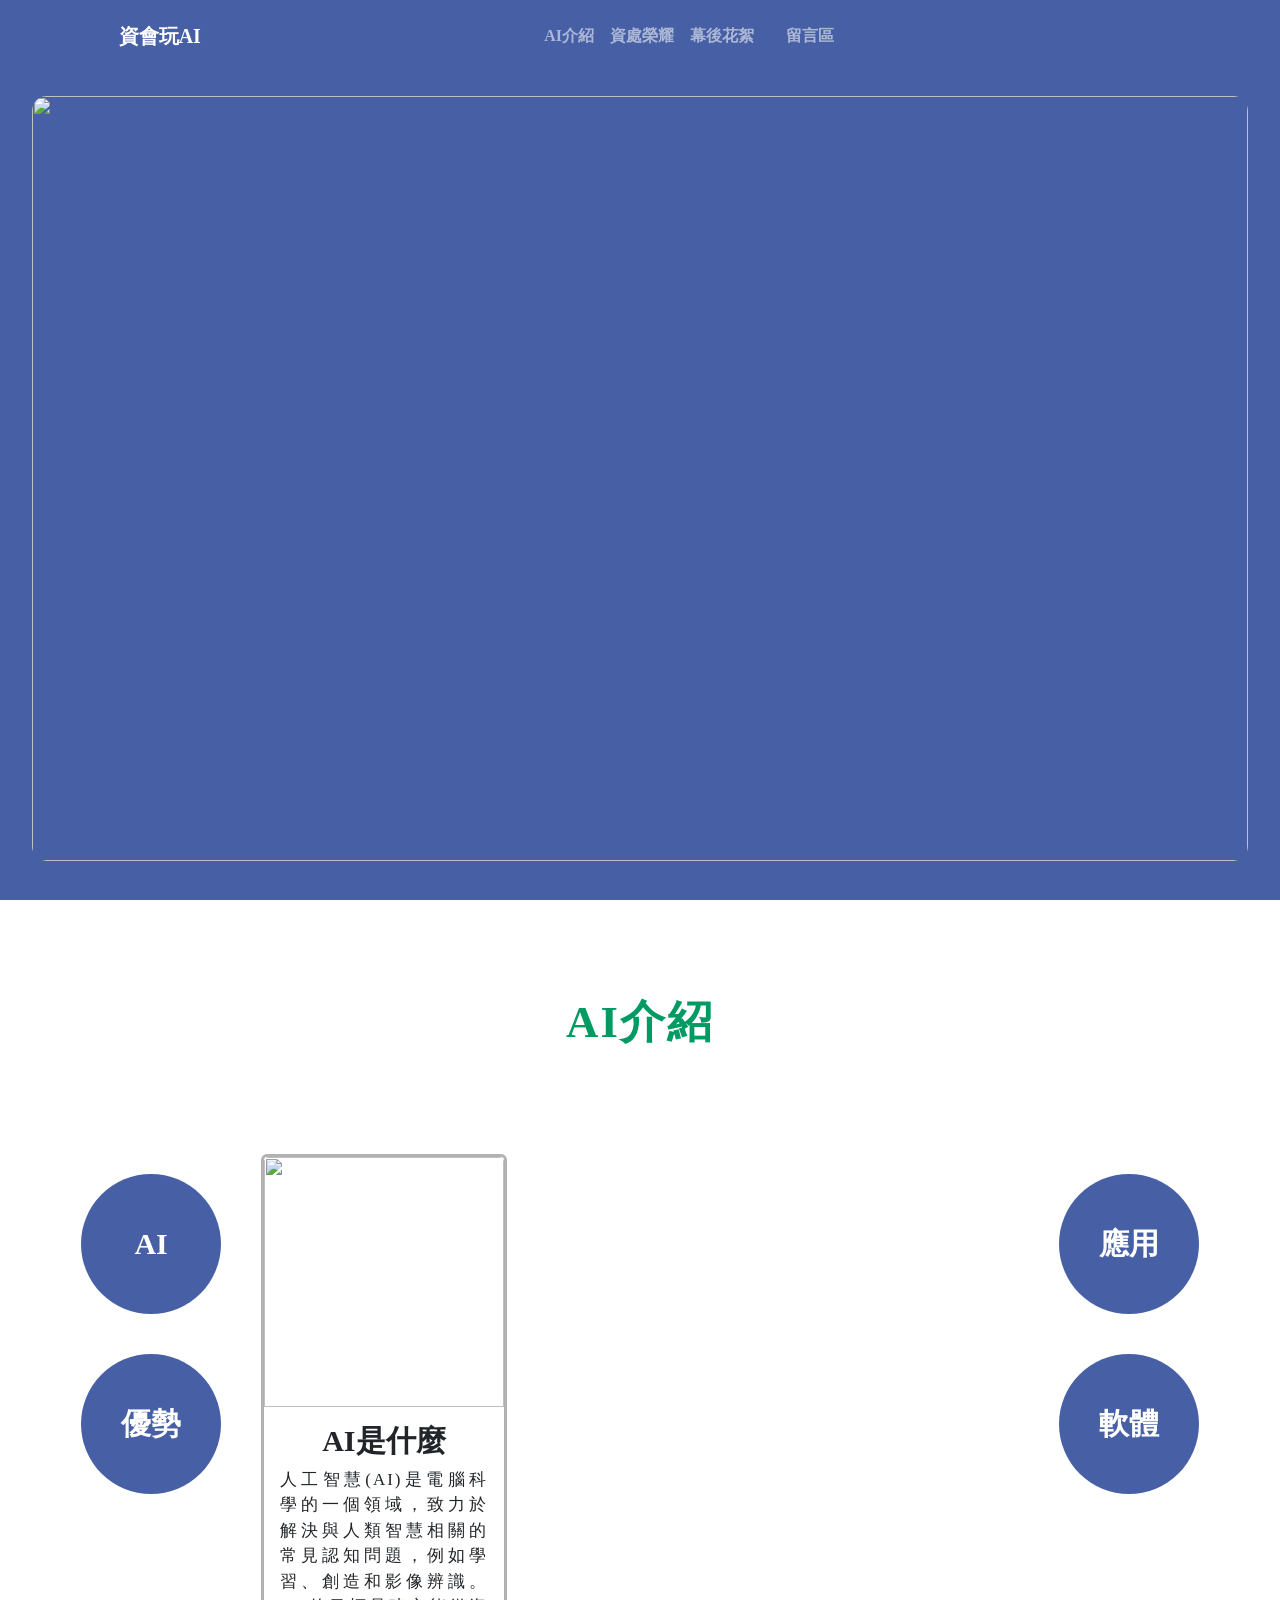
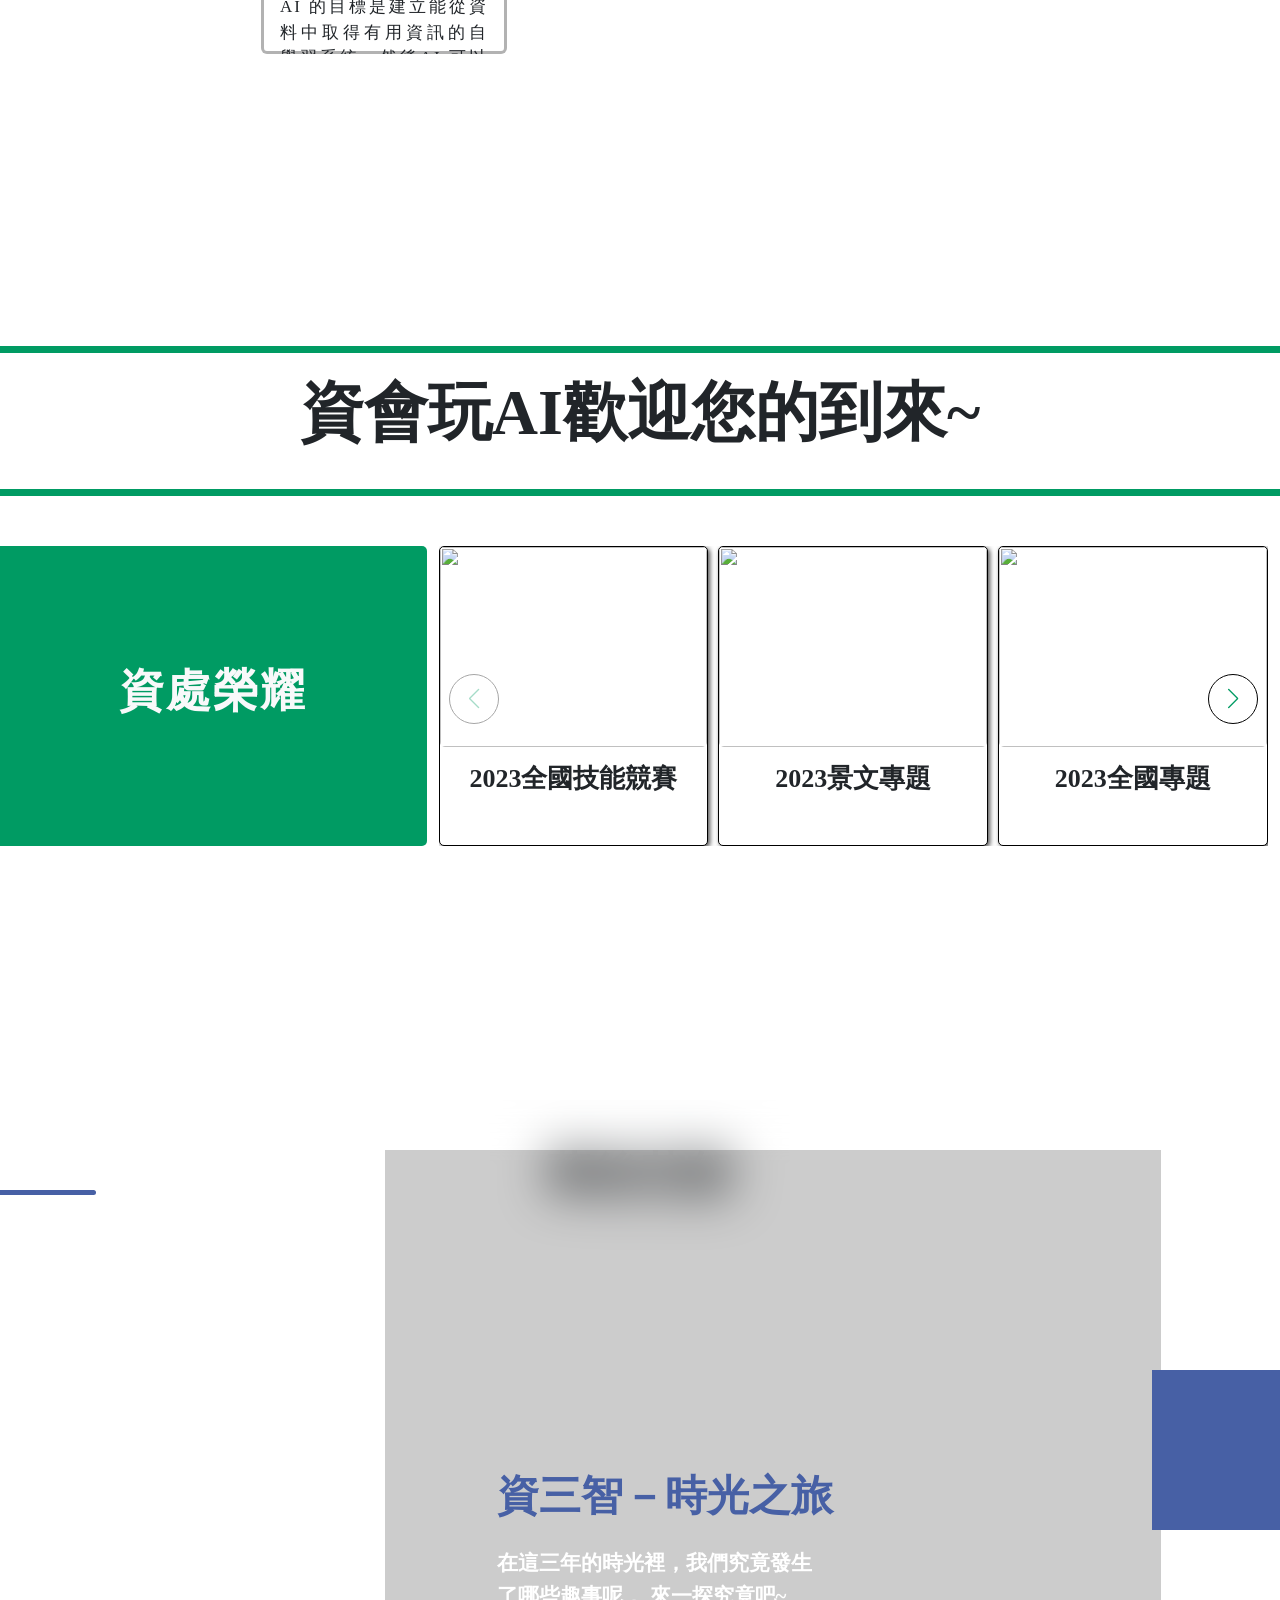
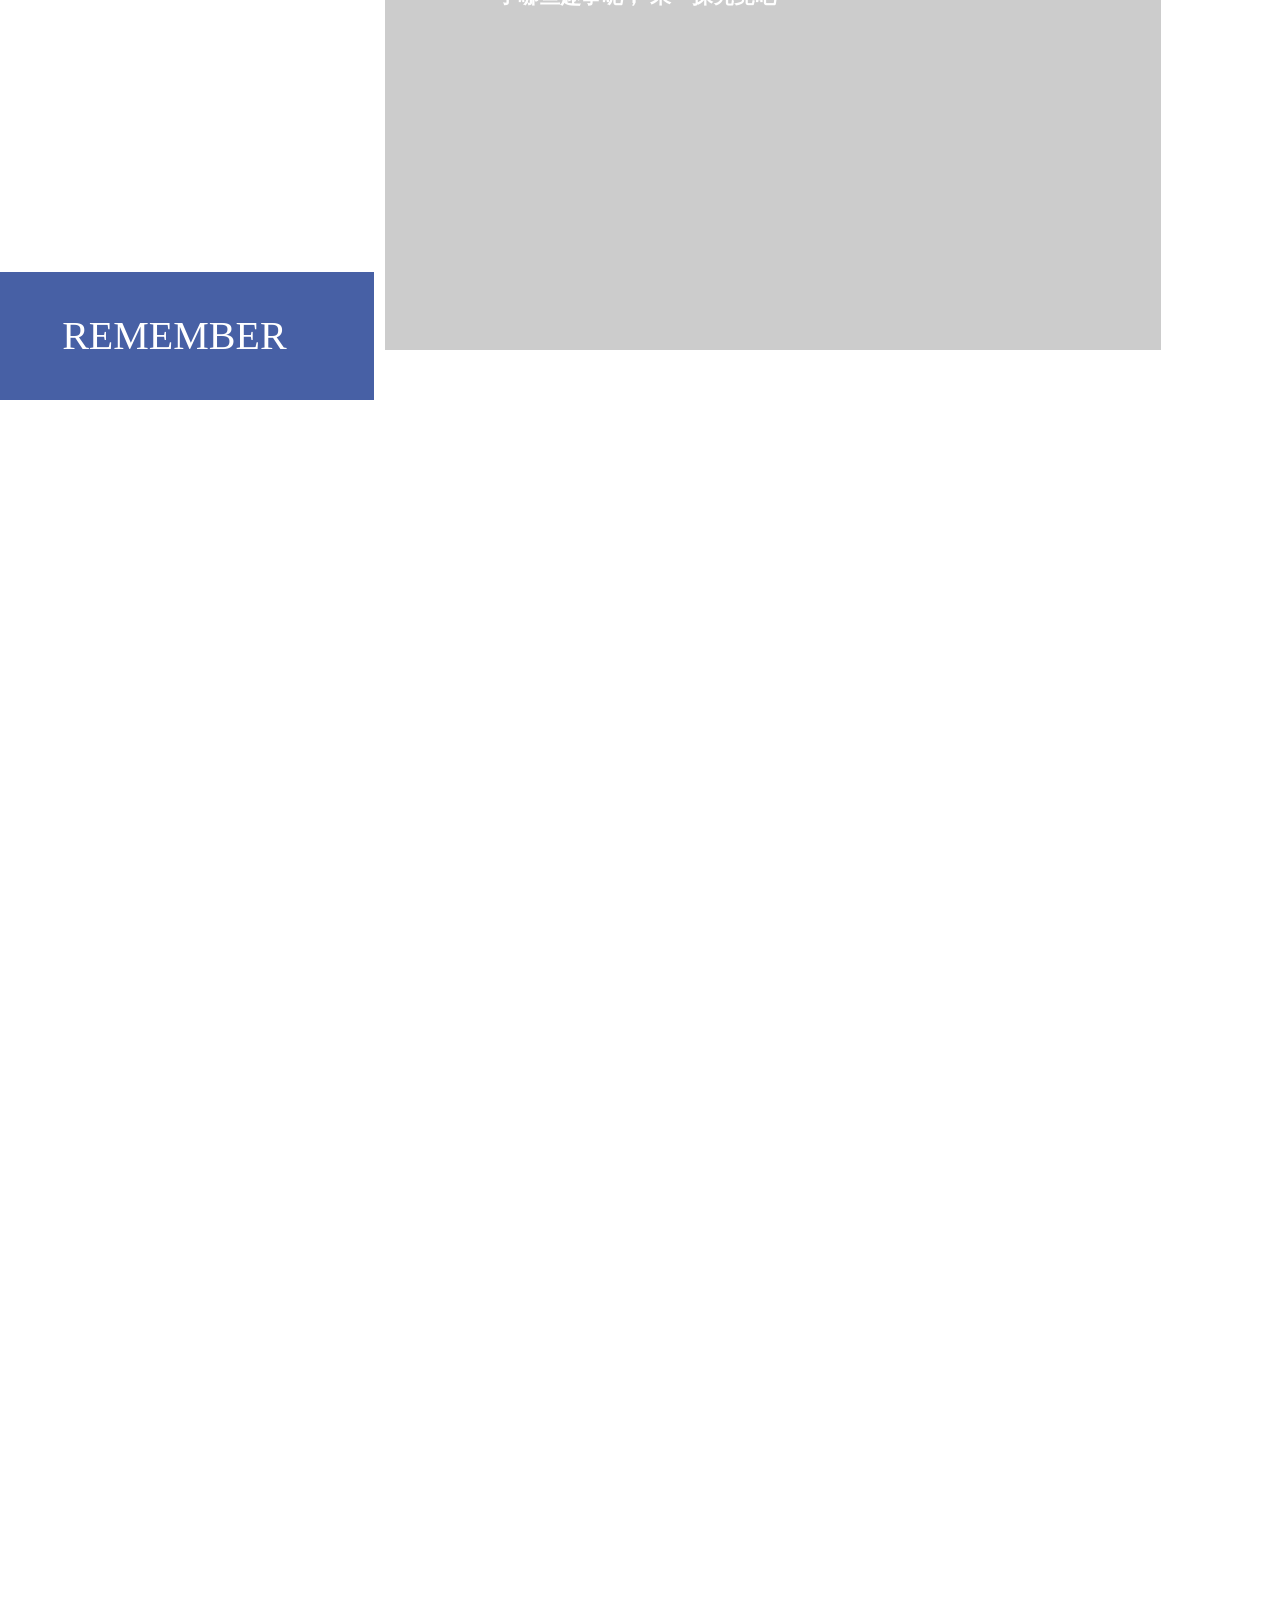
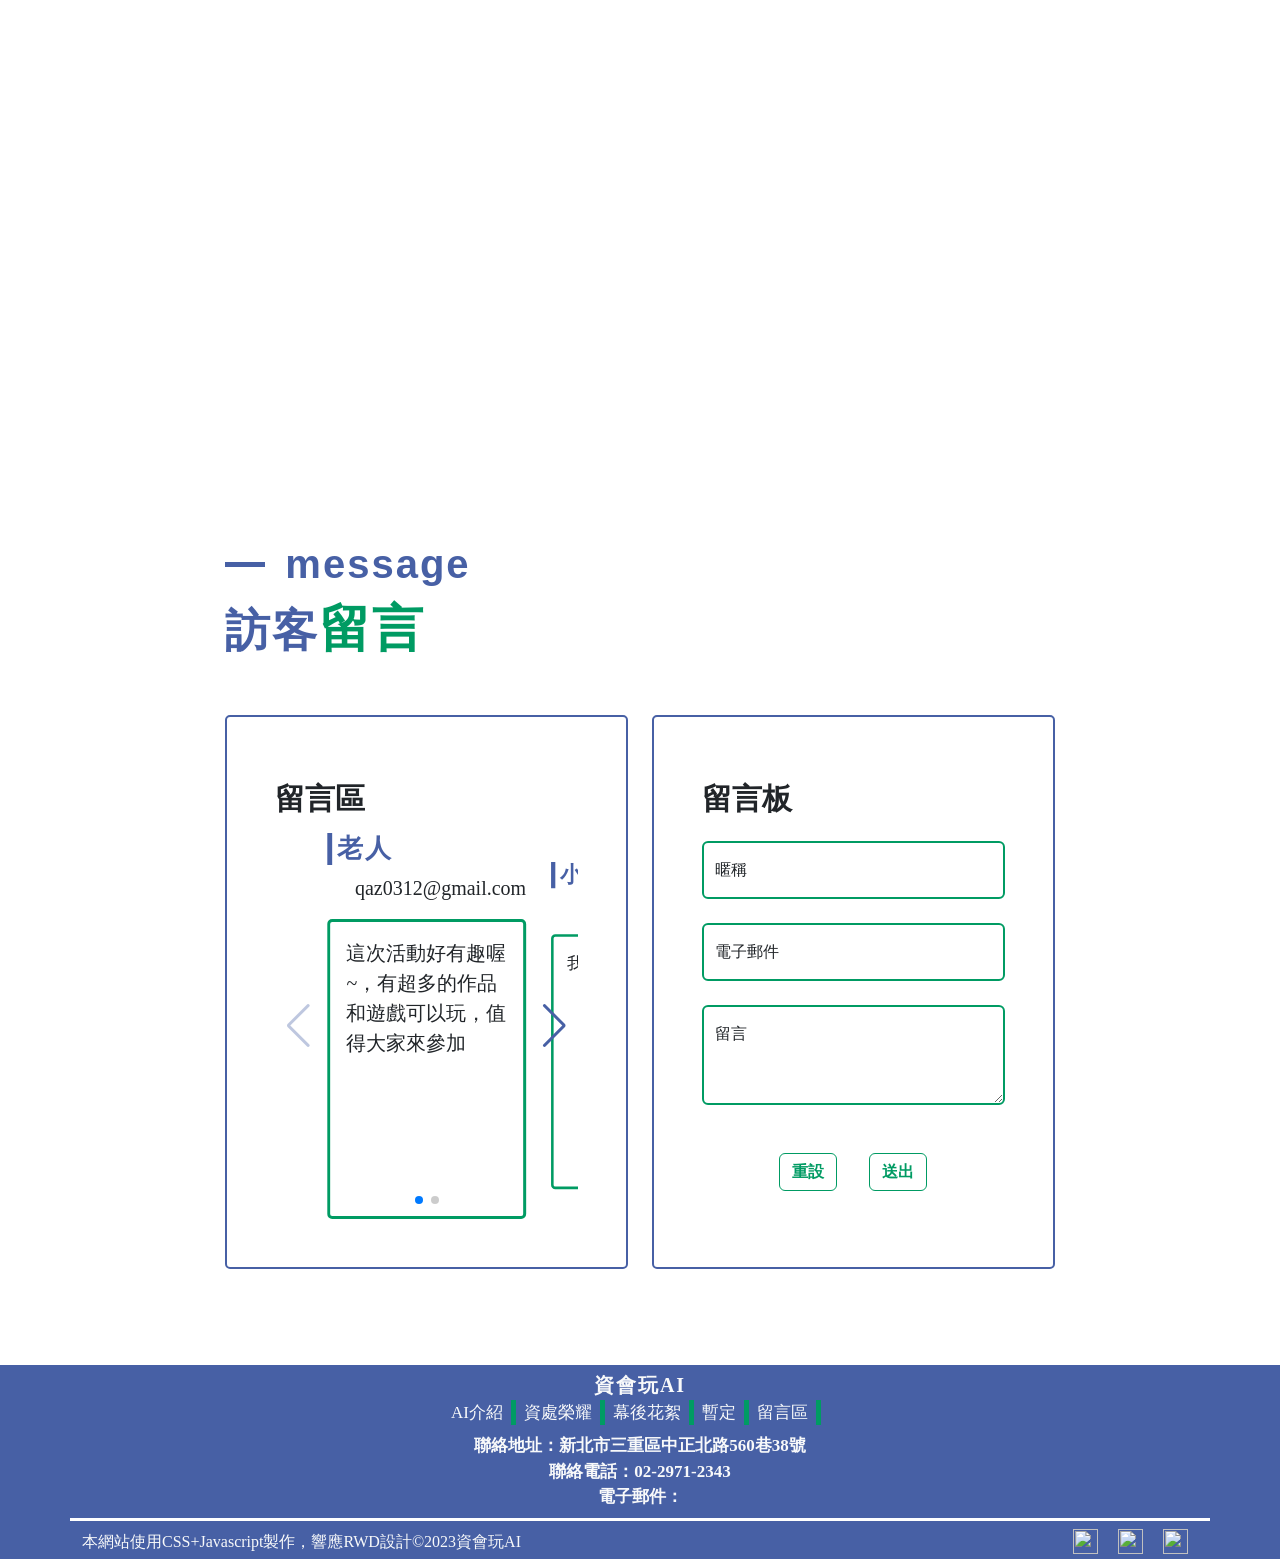
==== commit fc60c085: "Add files via upload" ====
--- a/index.html
+++ b/index.html
@@ -20,6 +20,9 @@
     <script src="./js/ScrollTrigger.js"></script>
     <!--aframe  -->
     <script src="./js/aframe-v1.4.2.min.js"></script>
+    <!-- aos -->
+    <!-- <link href="https://unpkg.com/aos@2.3.1/dist/aos.css" rel="stylesheet">
+    <script src="https://unpkg.com/aos@2.3.1/dist/aos.js"></script> -->
     <!-- owl -->
     <!-- <link rel="stylesheet" href="/node_modules/owl.carousel/dist/assets/owl.carousel.min.css" /> -->
     <!-- <link rel="stylesheet" href="/bower_components/owl.carousel/dist/assets/owl.carousel.min.css" /> -->
@@ -34,10 +37,10 @@
     <nav class="navbar navbar-expand-lg py-3 fixed-top navbar-dark">
         <div class="container-fluid col-lg-10 col-12">
             <a href="" class="navbar-brand fw">資會玩AI</a>
-            <button class="navbar-toggler" type="button" data-bs-toggle="collapse" data-bs-target="#nav">
+            <button class="navbar-toggler" type="button" data-bs-toggle="collapse" data-bs-target="#navs">
                 <span class="navbar-toggler-icon"></span>
             </button>
-            <div class="collapse navbar-collapse" id="nav">
+            <div class="collapse navbar-collapse" id="navs">
                 <ul class="navbar-nav mx-auto">
                     <li class="nav-item">
                         <a href="#body1" class="nav-link fw">AI介紹</a>
@@ -177,8 +180,8 @@
     </header>
     <main>
         <section id="body1">
-            <div class="container-fluid col-lg-10 col-12 py-5 min-vh-100">
-                <h1 class="fw lep title title1 text-center py-5 color">AI介紹</h1>
+            <div class="container-fluid col-lg-11 col-12 py-5 min-vh-100">
+                <h1 class="f1 fw lep title title1 text-center py-5 color2">AI介紹</h1>
                 <div class="row py-5 h-100">
                     <div class="col-lg-2 col-12">
                         <div class="df flex-lg-column jcc aic">
@@ -188,12 +191,12 @@
                     </div>
                     <div class="col-lg-8 col-12 body1-body">
                         <div class="swiper body1-swiper">
-                            <div class="swiper-wrapper">
+                            <div class="swiper-wrapper ">
                                 <div class="swiper-slide">
                                     <div class="card body1-card">
                                         <img src="./images/AI/10.jpg" alt="" class="card-img-top body1-card-img lightbox-click">
                                         <div class="card-body">
-                                            <h1 class="card-title f4 text-center fw">AI是什麼</h1>
+                                            <h1 class="card-title f5 text-center fw">AI是什麼</h1>
                                             <p class="card-text lep taj f8">
                                                 人工智慧(AI)是電腦科學的一個領域，致力於解決與人類智慧相關的常見認知問題，例如學習、創造和影像辨識。
                                                 AI 的目標是建立能從資料中取得有用資訊的自學習系統，然後AI 可以套用這些資訊以仿似人類的方式解決新問題。</p>
@@ -212,21 +215,69 @@
                 </div>
             </div>
         </section>
-        <section id="body2" class="min-vh-100">
-            <div class="container-fluid col-lg-10 col-12 py-5">
-                <div class="row py-5">
-                    <h1 class="fw lep title title2 text-center py-5 color">資處榮耀</h1>
+        <section id="body2" >
+            <div class="container-fluid col-12 py-5 min-vh-100">
+                <div class="row py-5 h-100">
+                    <div class="col-12 p-0">
+                        <div class="body2-banner">
+                            <p class="fw ">資會玩AI歡迎您的到來~</p>
+                        </div>
+                    </div>
+                    <div class="col-lg-4 col-12 p-0 df jcc aic" style="background-color: var(--bg--color2); border-radius: 0 5px 5px 0;">
+                        <h1 class="f1 fw lep title title2 text-center py-5 text-light">資處榮耀</h1>
+                    </div>
+                    <div class="col-lg-8 col-12">
+                        <div class="swiper body2-swiper">
+                            <div class="swiper-wrapper">
+                                <div class="swiper-slide">
+                                    <div class="card body2-card">
+                                        <img src="./images/2023全國技能競賽-區賽/20230323_114708.jpg" alt="" class="card-img-top body2-img">
+                                        <div class="card-body">
+                                            <h1 class="f6 fw card-title text-center">2023全國技能競賽</h1>
+                                        </div>
+                                    </div>
+                                </div>
+                                <div class="swiper-slide">
+                                    <div class="card body2-card">
+                                        <img src="./images/2023景文專題/1682495526161.jpg" alt="" class="card-img-top body2-img">
+                                        <div class="card-body">
+                                            <h1 class="f6 fw card-title text-center">2023景文專題</h1>
+                                        </div>
+                                    </div>
+                                </div>
+                                <div class="swiper-slide">
+                                    <div class="card body2-card">
+                                        <img src="./images/2023全國專題/20230504_181251.jpg" alt="" class="card-img-top body2-img">
+                                        <div class="card-body">
+                                            <h1 class="f6 fw card-title text-center">2023全國專題</h1>
+                                        </div>
+                                    </div>
+                                </div>
+                                <div class="swiper-slide">
+                                    <div class="card body2-card">
+                                        <img src="./images/112全國技藝競賽/S__3514458.jpg" alt="" class="card-img-top body2-img">
+                                        <div class="card-body">
+                                            <h1 class="f6 fw card-title text-center">112全國商業類技藝競賽</h1>
+                                        </div>
+                                    </div>
+                                </div>
+                            </div>
+                            <div class="swiper-button-prev body2-swiper-prev"></div>
+                            <div class="swiper-button-next body2-swiper-next"></div>
+                        </div>
+                    </div>
+                   
                 </div>
             </div>
         </section>
         <section id="body3" class="min-vh-100">
             <!-- <div class="container-fluid col-lg-10 col-12 py-5">
                 <div class="row py-5"> -->
-                    <h1 class="fw lep title title3 text-center py-5 color">幕後花絮</h1>
+                    <h1 class="f1 fw lep title title3 text-center py-5">幕後花絮</h1>
                 </div>
                 <div class="hori_fixed"></div>
                 <div class="hori_blur"></div>
-                <div class="hori_absolute">
+                <div class="body3_absolute">
                     <div class="df rwd-wrap">
                         <div id="hori1">
                             <div class="w-40 deco">
@@ -240,18 +291,18 @@
                                     <div class="col-lg-3 col-12"></div>
                                     <div class="col-lg-9 col-12">
 
-                                        <div class="hori1_deco1" data-aos="fade-up">WHAT NEWS</div>
+                                        <div class="hori1_deco1" data-aos="fade-up">REMEMBER</div>
                                         <div class="hori1_deco2" data-aos="fade-up"></div>
                                         <div class="hori1_deco3" data-aos="fade-up"></div>
 
                                         <div class="hori2_outer">
                                             <div class="dark" style="opacity: 0.2;"></div>
                                             <div class="hori2_title">
-                                                <h1 class="tsd hori1_h1" data-aos="fade-up" data-aos-delay="200">
+                                                <h1 class=" hori1_h1" data-aos="fade-up" data-aos-delay="200">
                                                 </h1>
-                                                <h2 class="tsd hori1_h2" data-aos="fade-up" data-aos-delay="400">資三智－
+                                                <h2 class=" hori1_h2 fw" data-aos="fade-up" data-aos-delay="400">資三智－時光之旅
                                                 </h2>
-                                                <p class="tsd hori1_p" data-aos="fade-up" data-aos-delay="600">
+                                                <p class=" hori1_p" data-aos="fade-up" data-aos-delay="600">
                                                     在這三年的時光裡，我們究竟發生了哪些趣事呢，
                                                     來一探究竟吧~
                                                 </p>
@@ -268,85 +319,84 @@
                             <div class="container-fluid col-12">
                                 <div class="row">
                                     <div class="col-lg-3 col-12 df jcc">
-                                        <div class="blockes">
+                                        <!-- <div class="blockes">
                                             <div class="block">01</div>
-                                        </div>
+                                        </div> -->
                                         <div class="hori2_items">
                                             <div data-toggle="modal" data-target="#hori_1" class="hori2_img mb-5">
-                                                <img src="./images/幕後花絮/LINE_ALBUM_畢冊照片_240319_7.jpg" alt="">
+                                                <img src="./images/幕後花絮/LINE_ALBUM_畢冊照片_240319_11.jpg" alt="">
                                             </div>
                                             <div class="hori2_item">
                                                 <div class="df aic">
-                                                    <div class="hori2_brick mr-5"></div>
+                                                    <div class="body3-title-line me-3"></div>
                                                     <div class="df fdc">
-                                                        <h2 class="color1 f1 tsd text-center">高二品格營</h2>
-                                                        <h1 class="color_w f1 tsd"> </h1>
+                                                        <h2 class="color1 f3  text-center fw">高一教師節</h2>
+                                                        <h1 class="color_w f4 "> </h1>
                                                     </div>
                                                 </div>
-                                                <p class="hori2_p tsd">活動提醒：踏入浪人季前，距離盛典只剩下 8 天！準備迎接 3 月起一場充滿藝術與文化的盛會！
+                                                <!-- <p class="body3_text ">活動提醒：踏入浪人季前，距離盛典只剩下 8 天！準備迎接 3 月起一場充滿藝術與文化的盛會！ -->
                                                 </p>
                                             </div>
                                         </div>
                                     </div>
                                     <div class="col-lg-3 col-12 df jcc">
-                                        <div class="blockes">
+                                        <!-- <div class="blockes">
                                             <div class="block bg2" style="margin-top: 6rem;">02</div>
-                                        </div>
+                                        </div> -->
                                         <div class="hori2_items rc">
                                             <div class="hori2_item">
                                                 <div class="df aic">
-                                                    <div class="hori2_brick bg2 mr-5"></div>
+                                                    <div class="body3-title-line bg2 me-3"> </div>
                                                     <div class="df fc">
-                                                        <h2 class="color2 f1 ">ONLINE</h2>
-                                                        <h1 class="color_w f1 tsd">即時對話服務上線</h1>
+                                                        <h2 class="color2 f3 fw ">高一校外參訪</h2>
+                                                        <h1 class="color_w f1 "></h1>
                                                     </div>
                                                 </div>
-                                                <p class="hori2_p tsd">活動消息：有問題嗎？現在可以透過我們的即時線上機器人找到解答，快來詢問有關活動的所有問題！</p>
+                                                <!-- <p class="body3_text ">活動消息：有問題嗎？現在可以透過我們的即時線上機器人找到解答，快來詢問有關活動的所有問題！</p> -->
                                             </div>
                                             <div data-toggle="modal" data-target="#hori_2"
-                                                class="hori2_img mt-lg-5 mt-0 mb-lg-0 mb-5"><img src="" alt="">
+                                                class="hori2_img mt-lg-5 mt-0 mb-lg-0 mb-5"><img src="./images/幕後花絮/LINE_ALBUM_畢冊照片_240319_7.jpg" alt="">
                                             </div>
                                         </div>
                                     </div>
                                     <div class="col-lg-3 col-12 df jcc">
-                                        <div class="blockes">
+                                        <!-- <div class="blockes">
                                             <div class="block">03</div>
-                                        </div>
+                                        </div> -->
                                         <div class="hori2_items">
                                             <div data-toggle="modal" data-target="#hori_3" class="hori2_img mb-5"><img
-                                                    src="" alt="">
+                                                    src="./images/幕後花絮/LINE_ALBUM_畢冊照片_240319_5.jpg" alt="">
                                             </div>
                                             <div class="hori2_item">
                                                 <div class="df aic">
-                                                    <div class="hori2_brick mr-5"></div>
+                                                    <div class="body3-title-line me-3"></div>
                                                     <div class="df fdc">
-                                                        <h2 class="color1 f1 ">ACTIVITY</h2>
-                                                        <h1 class="color_w f1 tsd"> 活動日曆上線</h1>
+                                                        <h2 class="color1 f3 fw">高二品格營</h2>
+                                                        <h1 class="color_w f1 "> </h1>
                                                     </div>
                                                 </div>
-                                                <p class="hori2_p tsd">
-                                                    提醒大家：活動日曆上線啦！快來看看有哪些活動吧，不管是大朋友還是小朋友，都不要錯過期間的任何精彩表演！</p>
+                                                <!-- <p class="body3_text ">提醒大家：活動日曆上線啦！快來看看有哪些活動吧，不管是大朋友還是小朋友，都不要錯過期間的任何精彩表演！</p> -->
                                             </div>
                                         </div>
                                     </div>
                                     <div class="col-lg-3 col-12 df jcc">
-                                        <div class="blockes">
+                                        <!-- <div class="blockes">
                                             <div class="block bg2" style="margin-top: 6rem;">04</div>
-                                        </div>
+                                        </div> -->
                                         <div class="hori2_items rc">
                                             <div class="hori2_item">
                                                 <div class="df ac">
-                                                    <div class="hori2_brick bg2 mr-5"></div>
+                                                    <div class="body3-title-line bg2 me-3"></div>
                                                     <div class="df fdc">
-                                                        <h2 class="color2 f1 tsd">EXPLOOR</h2>
-                                                        <h1 class="color_w f1 tsd"> 探索校園環境</h1>
+                                                        <h2 class="color2 f3 fw">高三畢業旅行</h2>
+                                                        <h1 class="color_w f1 "></h1>
                                                     </div>
                                                 </div>
-                                                <p class="hori2_p tsd">活動提醒：踏入浪人季前，距離盛典只剩下 8 天！準備迎接 3 月起一場充滿藝術與文化的盛會！
+                                                <!-- <p class="body3_text ">活動提醒：踏入浪人季前，距離盛典只剩下 8 天！準備迎接 3 月起一場充滿藝術與文化的盛會！ -->
                                                 </p>
                                             </div>
                                             <div data-toggle="modal" data-target="#hori_4"
-                                                class="hori2_img mt-lg-5 mt-0 mb-lg-0 mb-5"><img src="" alt="">
+                                                class="hori2_img mt-lg-5 mt-0 mb-lg-0 mb-5"><img src="./images/幕後花絮/畢旅/LINE_ALBUM_畢旅_240331_21.jpg" alt="">
                                             </div>
                                         </div>
                                     </div>
@@ -365,15 +415,16 @@
         <section id="body5" class="text-dark">
             <div class="container-fluid col-lg-8 col-12 py-5">
                 <div class="row py-5">
-                    <h1 class="f1 fw color1 lep py-5 title5"><span class="subtitle f3 justify-content-start">service</span>服務<span class="f-title color2">中心</span></h1>
+                    <h1 class="f1 fw color1 lep py-5 title title5"><span class="subtitle f4 justify-content-start">message</span>訪客<span class="f-title color2">留言</span></h1>
                     <div class="col-lg-6 col-12 mb-lg-0 mb-3">
                         <div class="body5-left p-lg-5 p-3">
+                            <h1 class="f5 fw my-3">留言區</h1>
                             <div class="swiper body5-swiper">
                                 <div class="swiper-wrapper">
                                     <div class="swiper-slide">
                                         <div class="forum">
                                             <div>
-                                                <h1 class="f5 fw lep color1 forum-name">老人</h1>
+                                                <h1 class="f6 fw lep color1 forum-name">老人</h1>
                                                 <p class="f7 text-end">qaz0312@gmail.com</p>
                                             </div>
                                             <div class="forum-content p-3">
@@ -386,7 +437,7 @@
                                     <div class="swiper-slide">
                                         <div class="forum">
                                             <div>
-                                                <h1 class="f5 fw lep color1 forum-name">小黑</h1>
+                                                <h1 class="f6 fw lep color1 forum-name">小黑</h1>
                                                 <p class="f7 text-end">wfe026@gmail.com</p>
                                             </div>
                                             <div class="forum-content p-3">
@@ -405,7 +456,7 @@
                     </div>
                     <div class="col-lg-6 col-12">
                         <div class="body5-right p-5">
-                            <h1 class="f4 fw my-5">留言板</h1>
+                            <h1 class="f5 fw my-3">留言板</h1>
                             <form onsubmit="mess_submit(event)">
                                 <div class="form-floating my-4">
                                     <input type="text" class="form-control mess-name" placeholder="暱稱" required>
--- a/index.css
+++ b/index.css
@@ -14,7 +14,7 @@
 
 :root {
     --bg--color: #4760a5;
-    --bg--color2: #79ba78;
+    --bg--color2: #009b63;
     --body--bg: #fff;
     --body--color: #000;
 
@@ -79,10 +79,6 @@
 
 .taj {
     text-align: justify;
-}
-
-.title {
-    font-size: 3.5vw;
 }
 
 /* .rwd-wrap {
@@ -94,10 +90,10 @@
     display: none !important;
 }
 .f-title{
-    font-size: 5vw;
+    font-size: 4vw;
 }
 .f1 {
-    font-size: 4vw;
+    font-size: 3.5vw;
 }
 
 .f2 {
@@ -154,7 +150,6 @@
 
 /* nav */
 nav {
-    /* background-color: rgba(255, 255, 255, 0.8); */
     background-color: var(--bg--color);
 }
 
@@ -266,11 +261,60 @@
 
 /* body2 */
 
-
-
-
-
-
+.body2-banner{
+    width: 100%;
+    height: 150px;
+    display: flex;
+    justify-content: center;
+    align-items: center;
+    font-size: 5vw;
+    margin: 50px 0;
+    position: relative;
+}
+.body2-banner::after{
+    content: '';
+    position: absolute;
+    top: 0;
+    left: 0;
+    width: 100%;
+    height: 7px;
+    background-color: var(--bg--color2);
+}
+.body2-banner::before{
+    content: '';
+    position: absolute;
+    left: 0;
+    bottom: 0;
+    width: 100%;
+    height: 7px;
+    background-color: var(--bg--color2);
+}
+
+.body2-card{
+    width: 100%;
+    height: 300px;
+    border-radius: 5px;
+    border: 1px solid #000;
+    box-shadow: 2px 2px 5px #282828d2;
+}
+.body2-img{
+    width: 100%;
+    height: 200px;
+    object-fit: cover;
+    border-radius: 5px;
+    cursor: pointer;
+}
+.body2-swiper-prev,.body2-swiper-next{
+    color: var(--bg--color2);
+    background-color: rgba(255, 255, 255, 0.4);
+    border-radius: 50%;
+    width: 50px;
+    height: 50px;
+    border: 0.75px solid #000;
+}
+.body2-swiper-prev::after,.body2-swiper-next::after{
+    font-size: 20px;
+}
 
 
 /* body3 */
@@ -279,7 +323,7 @@
     height: 320vw;
 }
 
-.hori_absolute {
+.body3_absolute {
     position: absolute;
     top: 0;
     left: 0;
@@ -332,7 +376,7 @@
     left: 5%;
     font-family: f1;
     font-size: 12rem;
-    color: white;
+    /* color: white; */
     opacity: 0.2;
     text-shadow: var(--bxd);
 }
@@ -374,7 +418,6 @@
     height: 100vh;
     width: 200vw;
 }
-
 .hori_fixed {
     height: 100%;
     width: 100%;
@@ -398,13 +441,13 @@
 
 .fx .hori_fixed,
 .fx .hori_blur,
-.fx .hori_absolute {
+.fx .body3_absolute {
     position: fixed;
 }
 
 .b0 .hori_fixed,
 .b0 .hori_blur,
-.b0 .hori_absolute {
+.b0 .body3_absolute {
     bottom: 0;
     top: auto;
 }
@@ -494,7 +537,7 @@
 }
 
 .blockes {
-    display: flex;
+    display: flex !important;
     justify-content: center;
     width: 40%;
 
@@ -521,7 +564,7 @@
     position: relative;
 }
 
-.hori2_img::before {
+/* .hori2_img::before {
     content: '';
     height: 100%;
     width: 0%;
@@ -555,7 +598,7 @@
 .hori2_img:hover::before {
     width: 100%;
     opacity: 0.8;
-}
+} */
 
 .hori2_img img {
     height: 30rem;
@@ -563,14 +606,14 @@
     object-fit: cover;
 }
 
-.hori2_brick {
+.body3-title-line {
     border-radius: 25px;
     background-color: var(--bg--color);
     height: 5rem;
     width: 5px;
 }
 
-.hori2_p {
+.body3_text {
     font-size: 1.3rem;
     font-weight: bold;
     color: white;
@@ -600,7 +643,7 @@
     display: flex;
     justify-content: center;
     align-items: center;
-    height: 500px;
+    height: 100%;
     transform: scale(0.85);
     transition: all .3s linear;
 }
@@ -675,8 +718,8 @@
     top: 1%;
 }
 .lightbox-img{
-    max-width: 1200px;
-    max-height: 1200px;
+    max-width: 800px;
+    max-height: 800px;
     width: 100%;
     object-fit: contain;
     border-radius: 5px;
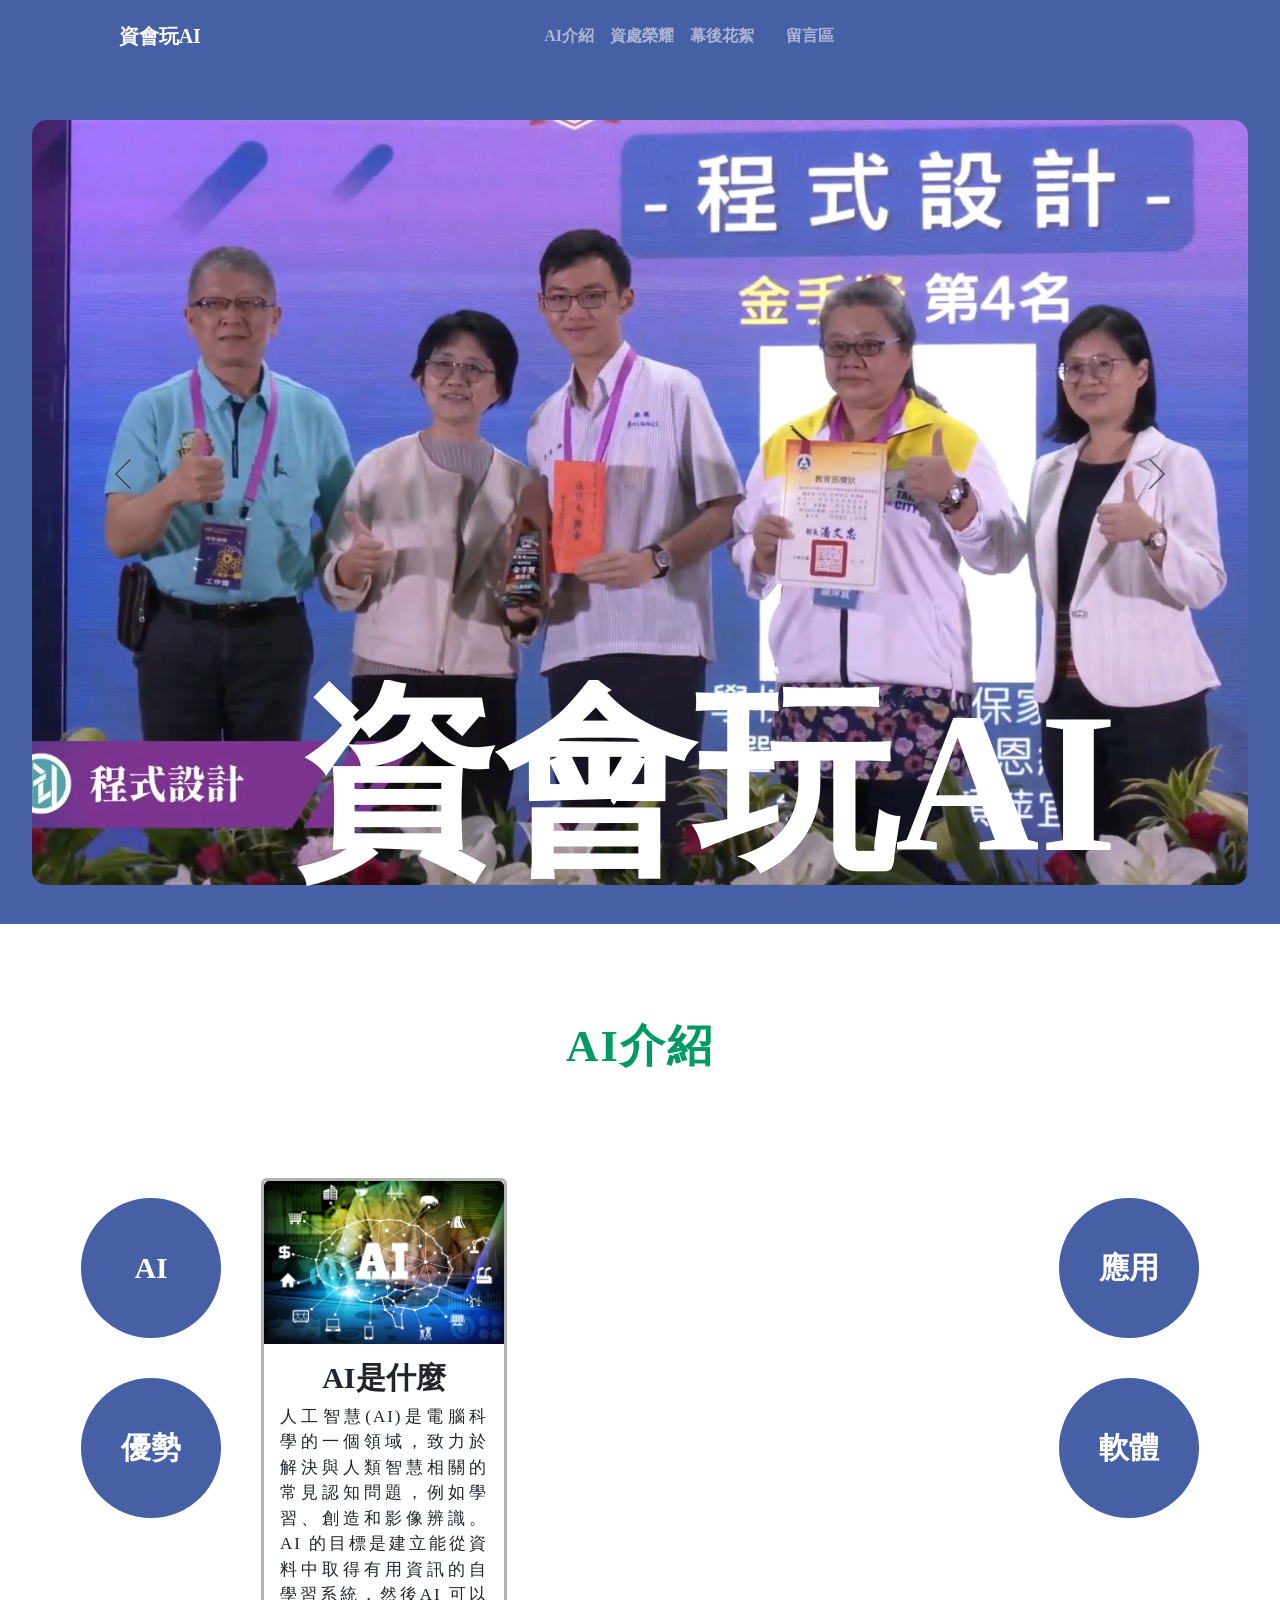
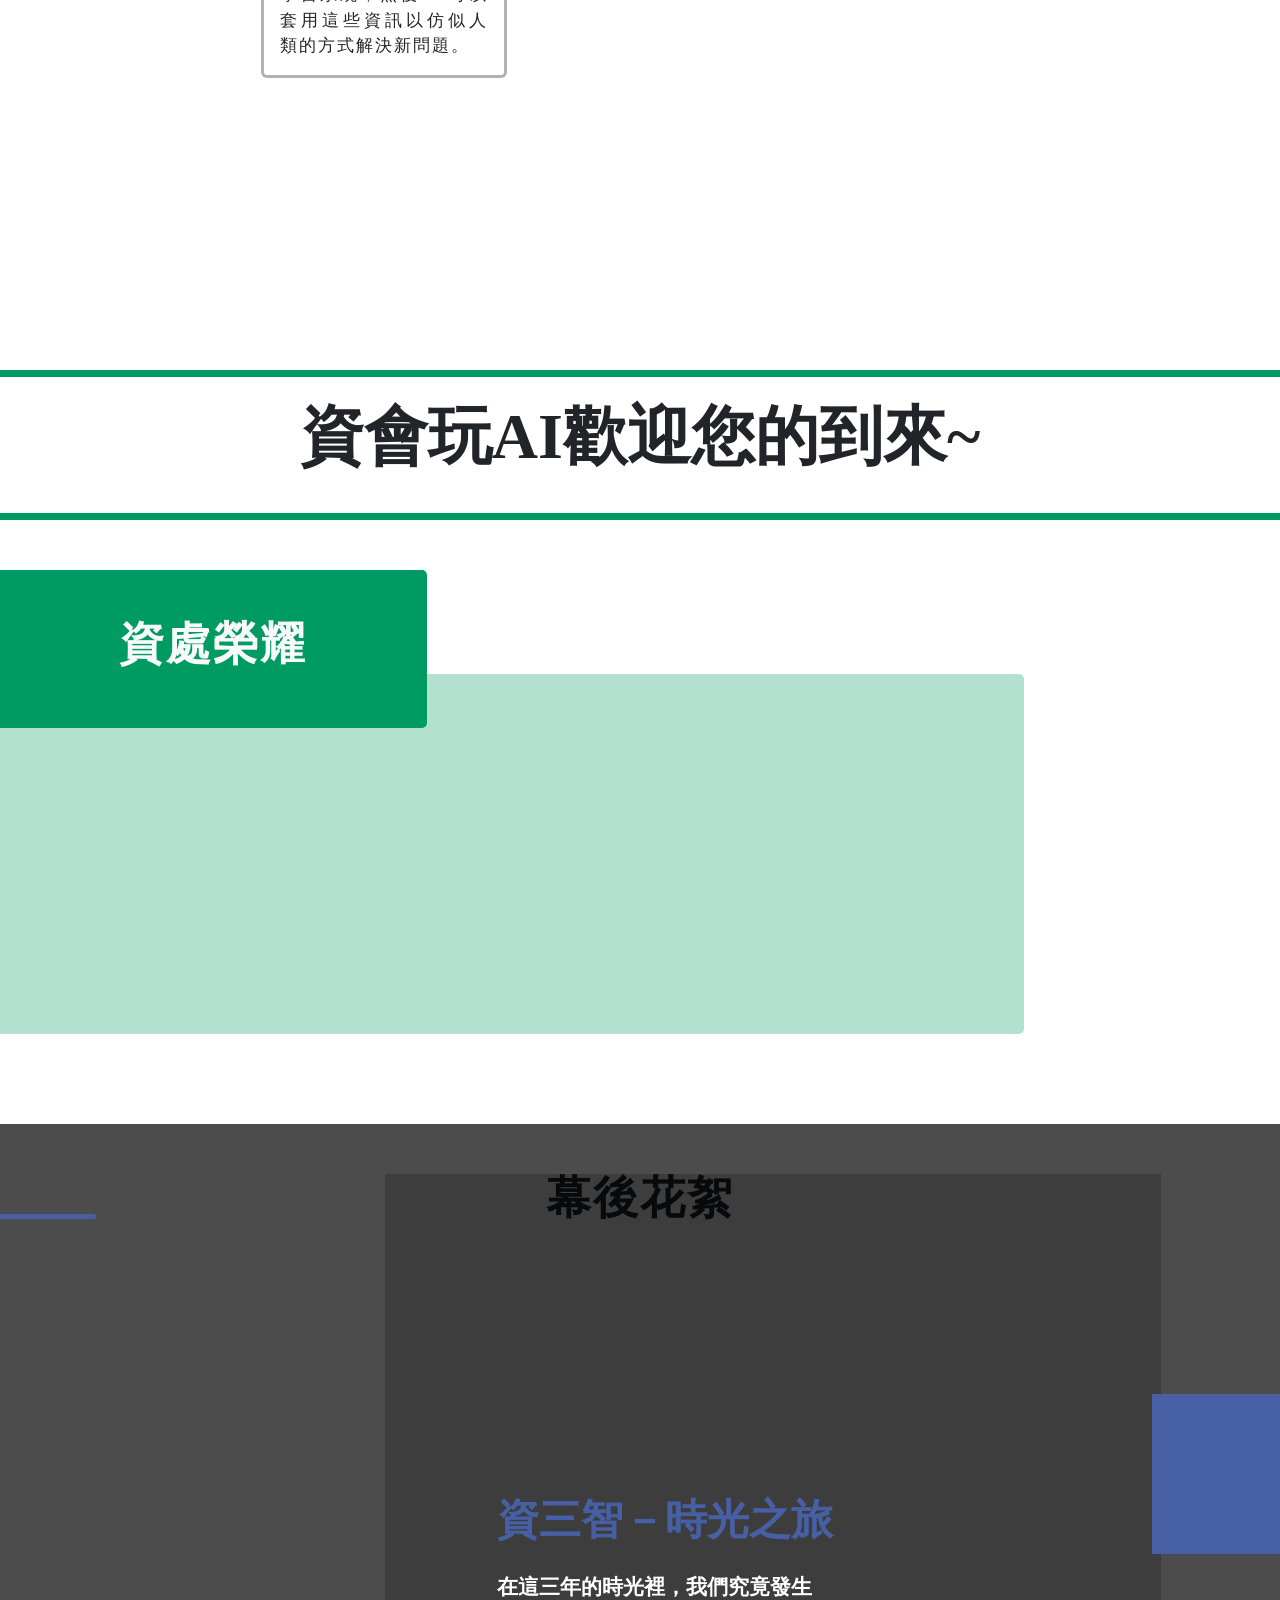
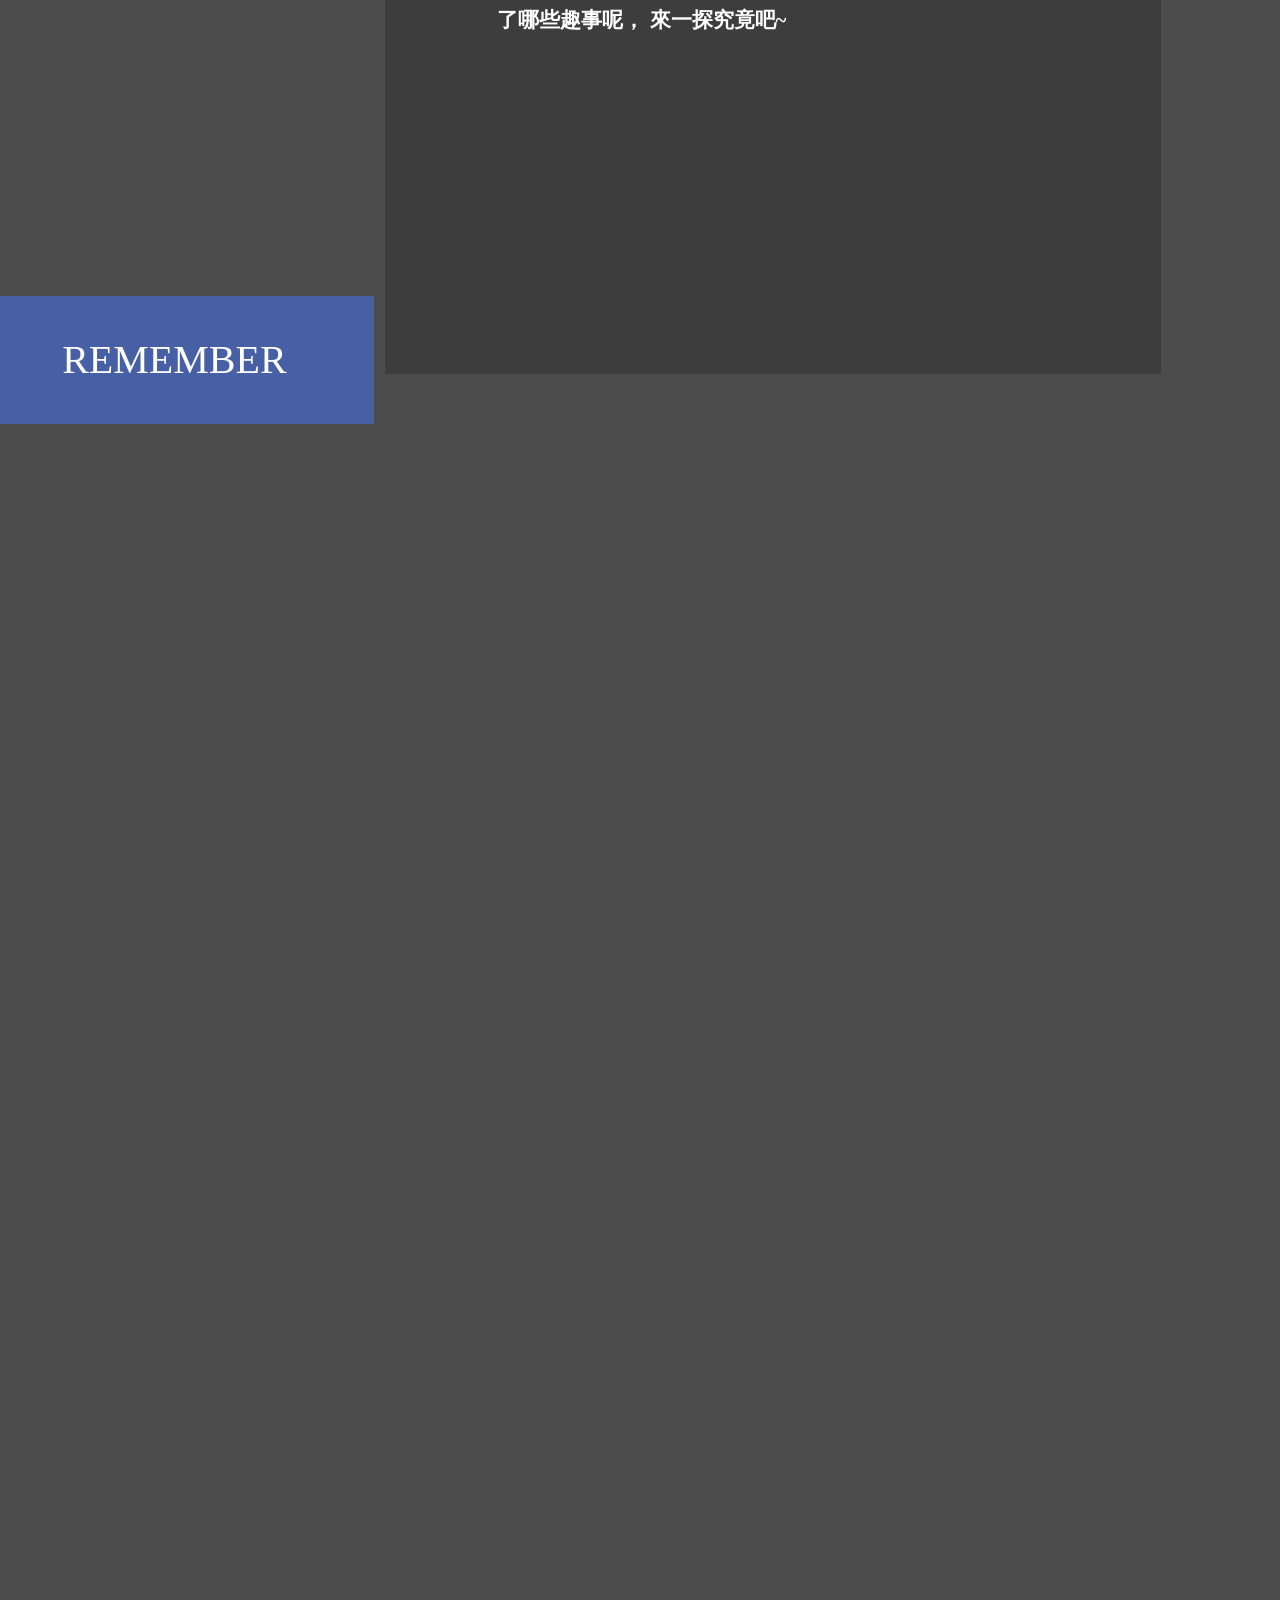
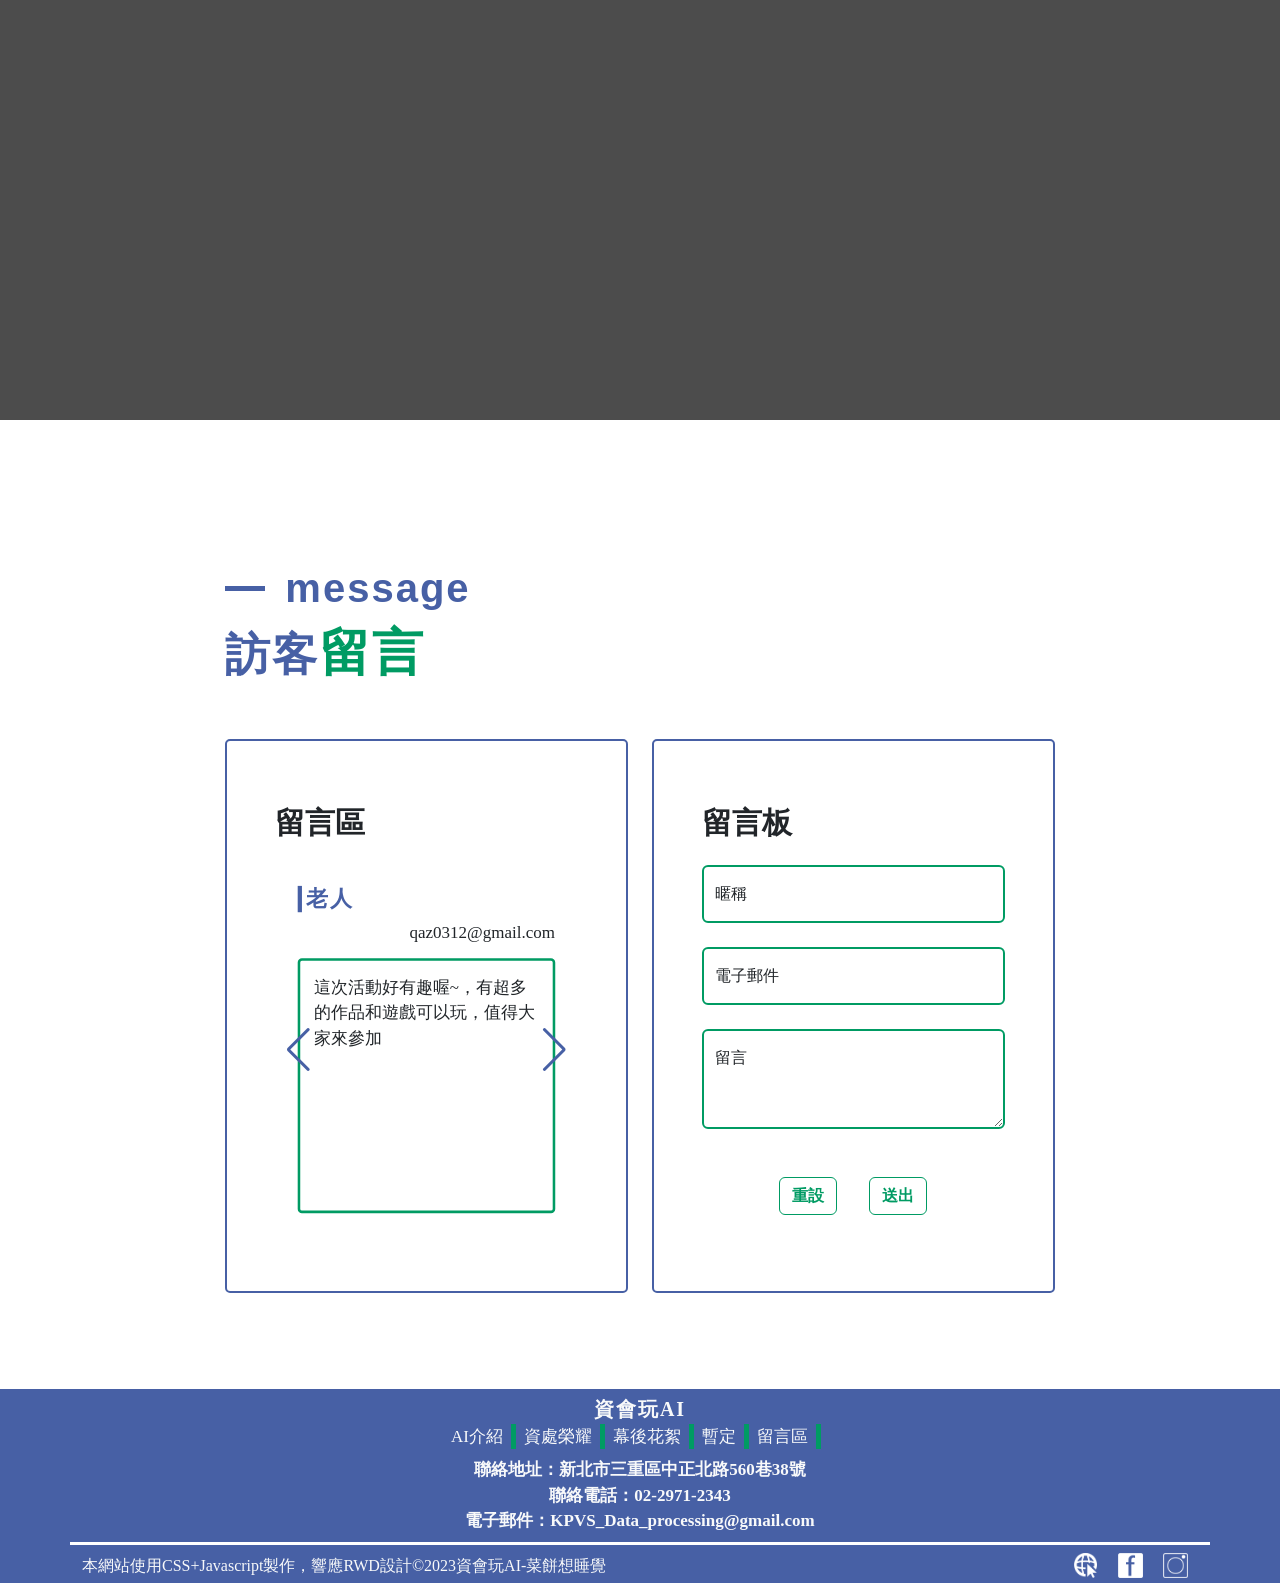
==== commit c644b23f: "Add files via upload" ====
--- a/index.html
+++ b/index.html
@@ -61,52 +61,18 @@
             </div>
         </div>
     </nav>
+    <img src="" alt="">
     <header>
         <div class="carousel slide abc carousel-dark" id="header-box" data-bs-pause="false" data-bs-ride="carousel">
             <div class="carousel-inner">
                 <div class="carousel-item active">
                     <img src="./images/head/head-img.jpg" alt="" class="head-img">
-                    <!-- <div class="container-fluid col-lg-9 col-12">
-                        <div class="row min-vh-100">
-                            <div class="col-lg-6 col-12 df jcc aic fdc order-lg-0 order-1">
-                                <h1 class="head-title fw lep text-dark text-center">
-                                    一年一度的<br>
-                                    資處科成果展<br>
-                                    正式開幕
-                                </h1>
-                            </div>
-                            <div class="col-lg-6 col-12 df jcc aic fdc">
-                                <img src="./images/head/head-img.jpg" alt="" class="head-img">
-                            </div>
-                        </div>
-                    </div> -->
                 </div>
                 <div class="carousel-item">
                     <img src="./images/head/head-img2.jpg" alt="" class="head-img">
-                    <!-- <div class="container-fluid col-lg-9 col-12">
-                        <div class="row min-vh-100">
-                            <div class="col-lg-6 col-12 df jcc aic fdc order-lg-0 order-1">
-                                <h1 class="head-title fw lep taj">
-                                資會玩AI
-                                </h1>
-                            </div>
-                            <div class="col-lg-6 col-12 df jcc aic fdc"></div>
-                        </div>
-                    </div> -->
                 </div>
                 <div class="carousel-item">
                     <img src="./images/head/head-img3.jpg" alt="" class="head-img">
-                    <!-- <div class="container-fluid col-lg-9 col-12">
-                        <div class="row min-vh-100">
-                            <div class="col-lg-6 col-12 df jcc aic fdc order-lg-0 order-1">
-                                <h1 class="head-title fw lep text-dark">
-                                    等你的到來
-                                </h1>
-                            </div>
-                            <div class="col-lg-6 col-12 df jcc aic fdc"></div>
-                            </div>
-                        </div>
-                    </div> -->
                 </div>
             </div>
             <button class="carousel-control-prev head-prev" type="button" data-bs-target="#header-box"
@@ -120,63 +86,10 @@
                 <span class="visually-hidden">Next</span>
             </button>
         </div>
-        <!-- <div class="carousel slide abc carousel-dark" id="header-box" data-bs-pause="false" data-bs-ride="carousel">
-            <div class="carousel-inner">
-                <div class="carousel-item active">
-                    <div class="container-fluid col-lg-9 col-12">
-                        <div class="row min-vh-100">
-                            <div class="col-lg-6 col-12 df jcc aic fdc order-lg-0 order-1">
-                                <h1 class="head-title fw lep text-dark text-center">
-                                    一年一度的<br>
-                                    資處科成果展<br>
-                                    正式開幕
-                                </h1>
-                            </div>
-                            <div class="col-lg-6 col-12 df jcc aic fdc">
-                                <img src="./images/head/head-img.jpg" alt="" class="head-img">
-                            </div>
-                        </div>
-                    </div>
-                </div>
-                <div class="carousel-item">
-                    <div class="container-fluid col-lg-9 col-12">
-                        <div class="row min-vh-100">
-                            <div class="col-lg-6 col-12 df jcc aic fdc order-lg-0 order-1">
-                                <h1 class="head-title fw lep taj">
-                                   資會玩AI
-                                </h1>
-                            </div>
-                            <div class="col-lg-6 col-12 df jcc aic fdc">
-                                <img src="./images/head/head-img2.jpg" alt="" class="head-img">
-                            </div>
-                            </div>
-                        </div>
-                    </div>
-                <div class="carousel-item">
-                    <div class="container-fluid col-lg-9 col-12">
-                        <div class="row min-vh-100">
-                            <div class="col-lg-6 col-12 df jcc aic fdc order-lg-0 order-1">
-                                <h1 class="head-title fw lep text-dark">
-                                    等你的到來
-                                </h1>
-                            </div>
-                            <div class="col-lg-6 col-12 df jcc aic fdc">
-                                <img src="./images/head/head-img3.jpg" alt="" class="head-img">
-                            </div>
-                            </div>
-                        </div>
-                    </div>
-                </div>
-            </div>
-            <button class="carousel-control-prev head-prev" type="button" data-bs-target="#header-box" data-bs-slide="prev">
-                <span class="carousel-control-prev-icon" aria-hidden="true"></span>
-                <span class="visually-hidden">Previous</span>
-            </button>
-            <button class="carousel-control-next head-next" type="button" data-bs-target="#header-box" data-bs-slide="next">
-                <span class="carousel-control-next-icon" aria-hidden="true"></span>
-                <span class="visually-hidden">Next</span>
-            </button>
-        </div> -->
+        <svg width="1090" height="220" class="head-svg">
+            <text x="200" y="170" fill="#fff" stroke="#000" id="head-title" stroke-width="4" font-size="200">資會玩AI</text>
+        </svg>
+        <!-- <h1 class="head-title fw">資會玩AI</h1> -->
     </header>
     <main>
         <section id="body1">
@@ -191,7 +104,7 @@
                     </div>
                     <div class="col-lg-8 col-12 body1-body">
                         <div class="swiper body1-swiper">
-                            <div class="swiper-wrapper ">
+                            <div class="swiper-wrapper">
                                 <div class="swiper-slide">
                                     <div class="card body1-card">
                                         <img src="./images/AI/10.jpg" alt="" class="card-img-top body1-card-img lightbox-click">
@@ -218,6 +131,7 @@
         <section id="body2" >
             <div class="container-fluid col-12 py-5 min-vh-100">
                 <div class="row py-5 h-100">
+                    <img src="" alt="">
                     <div class="col-12 p-0">
                         <div class="body2-banner">
                             <p class="fw ">資會玩AI歡迎您的到來~</p>
@@ -229,38 +143,14 @@
                     <div class="col-lg-8 col-12">
                         <div class="swiper body2-swiper">
                             <div class="swiper-wrapper">
-                                <div class="swiper-slide">
+                                <!-- <div class="swiper-slide">
                                     <div class="card body2-card">
                                         <img src="./images/2023全國技能競賽-區賽/20230323_114708.jpg" alt="" class="card-img-top body2-img">
                                         <div class="card-body">
                                             <h1 class="f6 fw card-title text-center">2023全國技能競賽</h1>
                                         </div>
                                     </div>
-                                </div>
-                                <div class="swiper-slide">
-                                    <div class="card body2-card">
-                                        <img src="./images/2023景文專題/1682495526161.jpg" alt="" class="card-img-top body2-img">
-                                        <div class="card-body">
-                                            <h1 class="f6 fw card-title text-center">2023景文專題</h1>
-                                        </div>
-                                    </div>
-                                </div>
-                                <div class="swiper-slide">
-                                    <div class="card body2-card">
-                                        <img src="./images/2023全國專題/20230504_181251.jpg" alt="" class="card-img-top body2-img">
-                                        <div class="card-body">
-                                            <h1 class="f6 fw card-title text-center">2023全國專題</h1>
-                                        </div>
-                                    </div>
-                                </div>
-                                <div class="swiper-slide">
-                                    <div class="card body2-card">
-                                        <img src="./images/112全國技藝競賽/S__3514458.jpg" alt="" class="card-img-top body2-img">
-                                        <div class="card-body">
-                                            <h1 class="f6 fw card-title text-center">112全國商業類技藝競賽</h1>
-                                        </div>
-                                    </div>
-                                </div>
+                                </div> -->
                             </div>
                             <div class="swiper-button-prev body2-swiper-prev"></div>
                             <div class="swiper-button-next body2-swiper-next"></div>
@@ -323,14 +213,14 @@
                                             <div class="block">01</div>
                                         </div> -->
                                         <div class="hori2_items">
-                                            <div data-toggle="modal" data-target="#hori_1" class="hori2_img mb-5">
+                                            <div data-toggle="modal" data-target="#hori_1" class="hori2_img mb-3">
                                                 <img src="./images/幕後花絮/LINE_ALBUM_畢冊照片_240319_11.jpg" alt="">
                                             </div>
                                             <div class="hori2_item">
                                                 <div class="df aic">
                                                     <div class="body3-title-line me-3"></div>
                                                     <div class="df fdc">
-                                                        <h2 class="color1 f3  text-center fw">高一教師節</h2>
+                                                        <h2 class="color2 f3 text-center fw">高一教師節</h2>
                                                         <h1 class="color_w f4 "> </h1>
                                                     </div>
                                                 </div>
@@ -355,7 +245,7 @@
                                                 <!-- <p class="body3_text ">活動消息：有問題嗎？現在可以透過我們的即時線上機器人找到解答，快來詢問有關活動的所有問題！</p> -->
                                             </div>
                                             <div data-toggle="modal" data-target="#hori_2"
-                                                class="hori2_img mt-lg-5 mt-0 mb-lg-0 mb-5"><img src="./images/幕後花絮/LINE_ALBUM_畢冊照片_240319_7.jpg" alt="">
+                                                class="hori2_img mt-lg-5 mt-0 mb-3"><img src="./images/幕後花絮/LINE_ALBUM_畢冊照片_240319_7.jpg" alt="">
                                             </div>
                                         </div>
                                     </div>
@@ -364,14 +254,14 @@
                                             <div class="block">03</div>
                                         </div> -->
                                         <div class="hori2_items">
-                                            <div data-toggle="modal" data-target="#hori_3" class="hori2_img mb-5"><img
+                                            <div data-toggle="modal" data-target="#hori_3" class="hori2_img mb-3"><img
                                                     src="./images/幕後花絮/LINE_ALBUM_畢冊照片_240319_5.jpg" alt="">
                                             </div>
                                             <div class="hori2_item">
                                                 <div class="df aic">
                                                     <div class="body3-title-line me-3"></div>
                                                     <div class="df fdc">
-                                                        <h2 class="color1 f3 fw">高二品格營</h2>
+                                                        <h2 class="color2 f3 fw">高二品格營</h2>
                                                         <h1 class="color_w f1 "> </h1>
                                                     </div>
                                                 </div>
@@ -396,7 +286,7 @@
                                                 </p>
                                             </div>
                                             <div data-toggle="modal" data-target="#hori_4"
-                                                class="hori2_img mt-lg-5 mt-0 mb-lg-0 mb-5"><img src="./images/幕後花絮/畢旅/LINE_ALBUM_畢旅_240331_21.jpg" alt="">
+                                                class="hori2_img mt-lg-5 mt-0 mb-3"><img src="./images/幕後花絮/畢旅/LINE_ALBUM_畢旅_240331_21.jpg" alt="">
                                             </div>
                                         </div>
                                     </div>
@@ -508,11 +398,11 @@
                     <p class="f8 fw m-0">
                         聯絡地址：新北市三重區中正北路560巷38號<br>
                         聯絡電話：02-2971-2343<br>
-                        電子郵件：
+                        電子郵件：KPVS_Data_processing@gmail.com
                     </p>
                 </div>
                 <div class="col-12 df jcb aic">
-                    本網站使用CSS+Javascript製作，響應RWD設計&copy;2023資會玩AI
+                    本網站使用CSS+Javascript製作，響應RWD設計&copy;2023資會玩AI-菜餅想睡覺
                     <div class="df jcc aic">
                         <a href="https://dp.kpvs.ntpc.edu.tw/bin/home.php" target="_blank">
                             <img src="./images/icon/page.png" alt="" class="footer-img">
--- a/index.css
+++ b/index.css
@@ -19,6 +19,7 @@
     --body--color: #000;
 
 }
+
 a {
     text-decoration: none;
 }
@@ -33,7 +34,7 @@
     list-style-type: none;
 }
 
-.color1{
+.color1 {
     color: var(--bg--color);
 }
 
@@ -89,9 +90,11 @@
 .deco {
     display: none !important;
 }
-.f-title{
+
+.f-title {
     font-size: 4vw;
 }
+
 .f1 {
     font-size: 3.5vw;
 }
@@ -107,6 +110,7 @@
 .f4 {
     font-size: 40px;
 }
+
 .f5 {
     font-size: 30px;
 }
@@ -122,27 +126,30 @@
 .f8 {
     font-size: 17px;
 }
-.subtitle{
+
+.subtitle {
     display: flex;
     justify-content: center;
     align-items: center;
     margin-bottom: 10px;
     font-family: 'Gill Sans', 'Gill Sans MT', Calibri, 'Trebuchet MS', sans-serif;
 }
-.subtitle::before{
+
+.subtitle::before {
     content: '';
     width: 40px;
     height: 5px;
     background-color: var(--bg--color);
     margin-right: 20px;
 }
-.btn{
+
+.btn {
     --bs-btn-color: var(--bg--color2);
     --bs-btn-border-color: var(--bg--color2);
     --bs-btn-hover-color: #fff;
-    --bs-btn-hover-bg:var(--bg--color2);
-    --bs-btn-active-color:#fff;
-    --bs-btn-active-bg:var(--bg--color2);
+    --bs-btn-hover-bg: var(--bg--color2);
+    --bs-btn-active-color: #fff;
+    --bs-btn-active-bg: var(--bg--color2);
     font-weight: bold;
 }
 
@@ -181,25 +188,6 @@
     border-radius: 15px;
 }
 
-/* .abc .carousel-item{
-    background: url(./images/head/head-bg.png) no-repeat center center/cover ;
-    transition: all .6s ease-in-out;
-}
-.abc .carousel-item:nth-child(2){
-    background: url(./images/head/1.svg) no-repeat center center/cover ;
-    transition: all .6s ease-in-out;
-} */
-
-/* .abc .active.carousel-item-start,.carousel-item-prev:not(.carousel-item-end){
-    transform:translate(50%,-100%) rotate(-90deg);
-    opacity: 0;
-    transform-origin: 200% center;
-}
-.abc .active.carousel-item-end,.carousel-item-next:not(.carousel-item-start){
-    transform:translate(-50%,100%) rotate(90deg);
-    opacity: 0;
-    transform-origin: 200% center;
-} */
 .head-prev .carousel-control-prev-icon {
     background-image: url(./images/head/prev.svg);
 }
@@ -209,8 +197,33 @@
 }
 
 .head-title {
-    font-size: 5vw;
+    font-size: 6vw;
     color: #fff;
+    position: absolute;
+    left: 50%;
+    bottom: 0;
+    transform: translate(-50%);
+}
+
+.head-svg {
+    position: absolute;
+    left: 50%;
+    bottom: 0;
+    transform: translate(-50%);
+}
+
+#head-title {
+    font-weight: bolder;
+    stroke-dashoffset: 1114px;
+    stroke-dasharray: 1114px;
+    animation: head-anim 5s linear infinite alternate;
+    background-clip: text;
+}
+
+@keyframes head-anim {
+    100% {
+        stroke-dashoffset: 0;
+    }
 }
 
 /* body1 */
@@ -238,17 +251,19 @@
     aspect-ratio: 1/1;
     transition: .3s;
 }
-.b-click{
+
+.b-click {
     background-color: var(--bg--color2);
 }
 
 .body1-card {
     width: 100%;
     height: 500px;
-    border: 3px solid rgba(0, 0, 0,0.3);
-    transition: .3s ;
-}
-.body1-card:hover{
+    border: 3px solid rgba(0, 0, 0, 0.3);
+    transition: .3s;
+}
+
+.body1-card:hover {
     border: 3px solid var(--bg--color2);
 }
 
@@ -260,8 +275,24 @@
 }
 
 /* body2 */
-
-.body2-banner{
+#body2 {
+    position: relative;
+}
+
+#body2::after {
+    content: '';
+    width: 80%;
+    height: 40%;
+    position: absolute;
+    top: 50%;
+    left: 0;
+    z-index: -1;
+    background-color: var(--bg--color2);
+    opacity: 0.3;
+    border-radius: 0 5px 5px 0;
+}
+
+.body2-banner {
     width: 100%;
     height: 150px;
     display: flex;
@@ -271,7 +302,8 @@
     margin: 50px 0;
     position: relative;
 }
-.body2-banner::after{
+
+.body2-banner::after {
     content: '';
     position: absolute;
     top: 0;
@@ -280,7 +312,8 @@
     height: 7px;
     background-color: var(--bg--color2);
 }
-.body2-banner::before{
+
+.body2-banner::before {
     content: '';
     position: absolute;
     left: 0;
@@ -290,21 +323,24 @@
     background-color: var(--bg--color2);
 }
 
-.body2-card{
-    width: 100%;
-    height: 300px;
+.body2-card {
+    width: 100%;
+    height: 350px;
     border-radius: 5px;
     border: 1px solid #000;
     box-shadow: 2px 2px 5px #282828d2;
 }
-.body2-img{
-    width: 100%;
-    height: 200px;
+
+.body2-img {
+    width: 100%;
+    height: 250px;
     object-fit: cover;
     border-radius: 5px;
     cursor: pointer;
 }
-.body2-swiper-prev,.body2-swiper-next{
+
+.body2-swiper-prev,
+.body2-swiper-next {
     color: var(--bg--color2);
     background-color: rgba(255, 255, 255, 0.4);
     border-radius: 50%;
@@ -312,7 +348,9 @@
     height: 50px;
     border: 0.75px solid #000;
 }
-.body2-swiper-prev::after,.body2-swiper-next::after{
+
+.body2-swiper-prev::after,
+.body2-swiper-next::after {
     font-size: 20px;
 }
 
@@ -418,6 +456,7 @@
     height: 100vh;
     width: 200vw;
 }
+
 .hori_fixed {
     height: 100%;
     width: 100%;
@@ -631,15 +670,18 @@
 
 
 /* body5 */
-#body5{
+#body5 {
     background: url(./images/body5-bg.png) no-repeat center center/cover fixed;
 }
-.body5-left,.body5-right{
+
+.body5-left,
+.body5-right {
     height: 100%;
     border-radius: 5px;
     border: 2px solid var(--bg--color);
 }
-.body5-swiper .swiper-slide{
+
+.body5-swiper .swiper-slide {
     display: flex;
     justify-content: center;
     align-items: center;
@@ -647,32 +689,44 @@
     transform: scale(0.85);
     transition: all .3s linear;
 }
-.body5-swiper .swiper-slide-active{
+
+.body5-swiper .swiper-slide-active {
     transform: scale(1);
 }
-.forum{
+
+.forum {
     width: 500px;
 }
-.forum-name{
+
+.forum-name {
     padding-left: 5px;
     border-left: 5px solid var(--bg--color);
 }
-.forum-content{
+
+.forum-content {
     height: 300px;
     overflow-y: auto;
     border-radius: 5px;
     border: 3px solid var(--bg--color2);
 }
-.body5-prev,.body5-next,.body5-prev-right,.body5-next-right{
+
+.body5-prev,
+.body5-next,
+.body5-prev-right,
+.body5-next-right {
     color: var(--bg--color);
 }
-.body5-content{
+
+.body5-content {
     height: 350px;
     border: 3px solid var(--bg--color);
     overflow-y: auto;
     border-radius: 5px;
 }
-.mess-name,.mess-email,.mess-text{
+
+.mess-name,
+.mess-email,
+.mess-text {
     border: 2px solid var(--bg--color2);
 }
 
@@ -680,11 +734,12 @@
 
 
 /* footer */
-footer{
+footer {
     background-color: var(--bg--color);
     padding: 5px 0;
 }
-.footer-img{
+
+.footer-img {
     width: 25px;
     height: 25px;
     object-fit: contain;
@@ -692,13 +747,14 @@
     margin: 0 10px;
     transition: all .3s linear;
 }
-.footer-img:hover{
+
+.footer-img:hover {
     transform: scale(1.1);
 }
 
 
 /* lightbox */
-.lightbox{
+.lightbox {
     width: 100%;
     height: 100%;
     background-color: rgba(0, 0, 0, 0.7);
@@ -712,18 +768,21 @@
     cursor: zoom-out;
     z-index: 1080;
 }
-.lightbox-x{
+
+.lightbox-x {
     position: fixed;
     right: 1%;
     top: 1%;
 }
-.lightbox-img{
+
+.lightbox-img {
     max-width: 800px;
     max-height: 800px;
     width: 100%;
     object-fit: contain;
     border-radius: 5px;
 }
-.lightbox-click{
+
+.lightbox-click {
     cursor: zoom-in
 }
